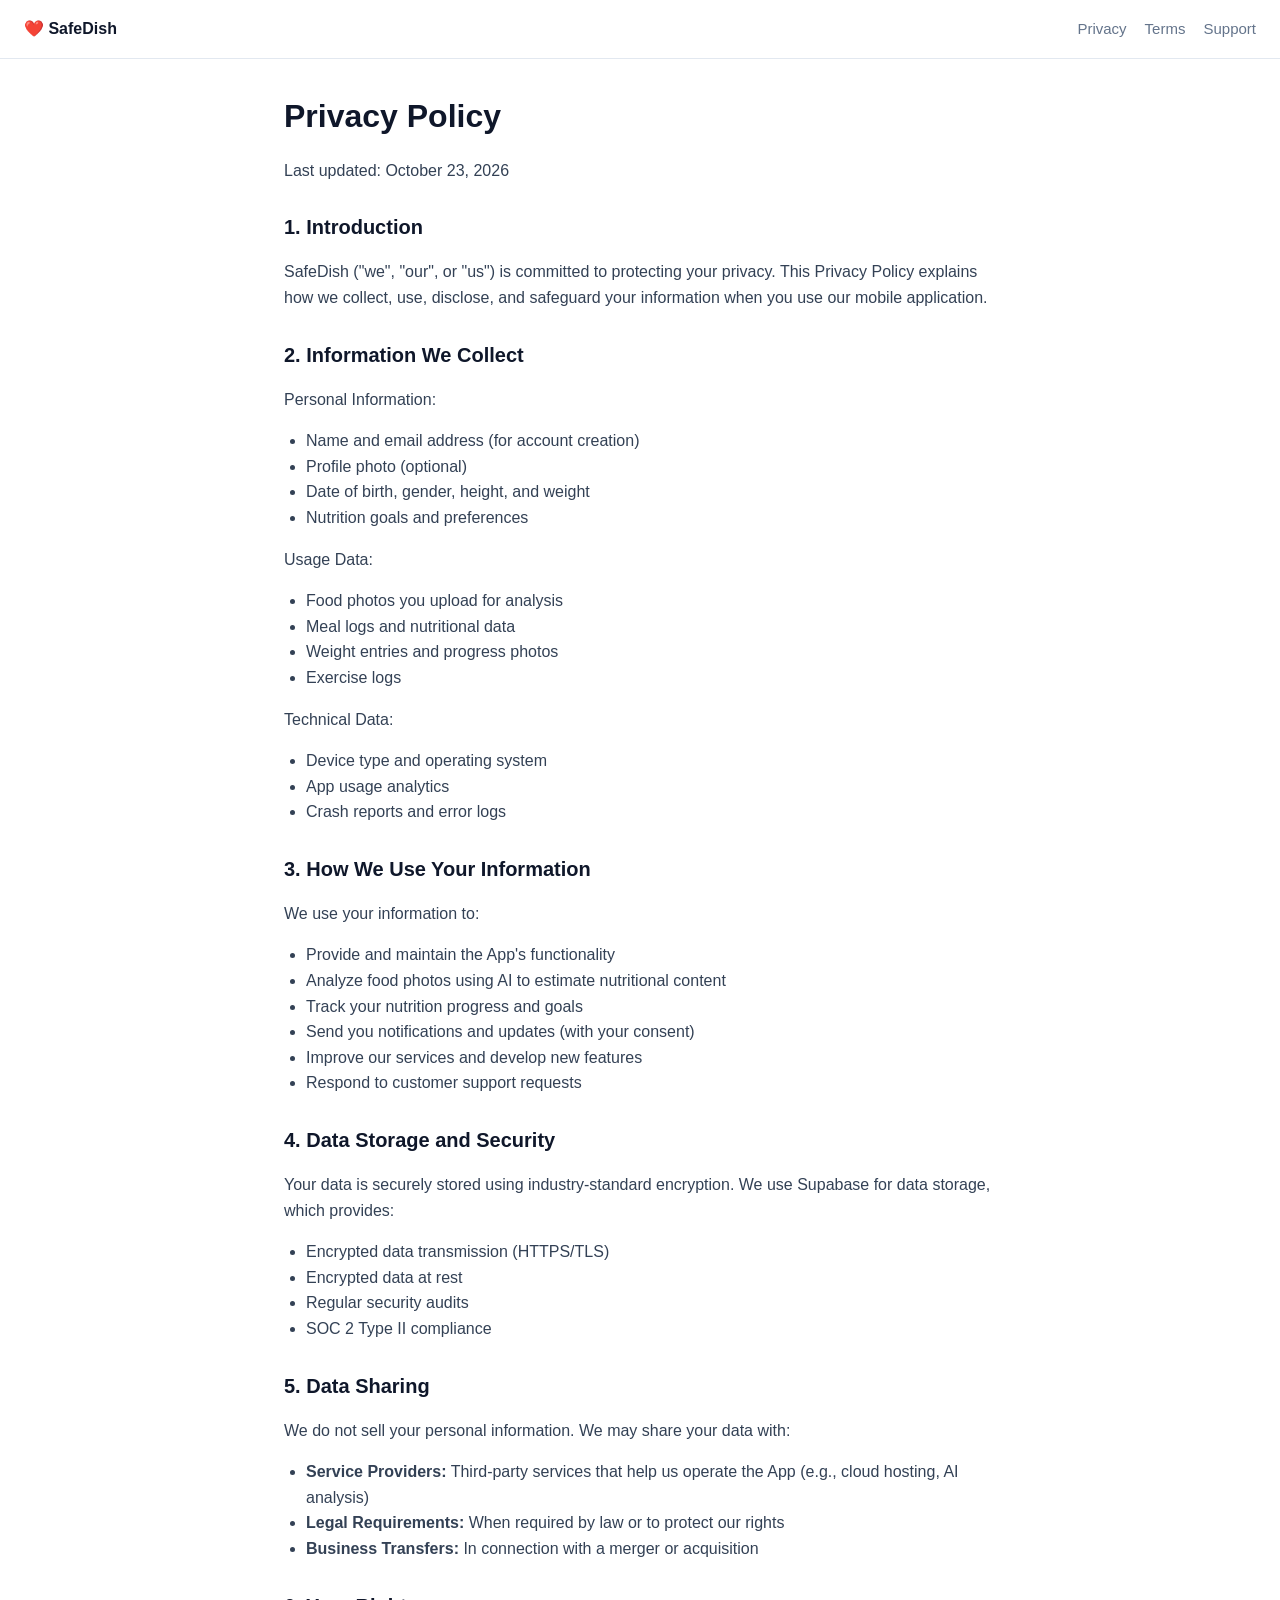
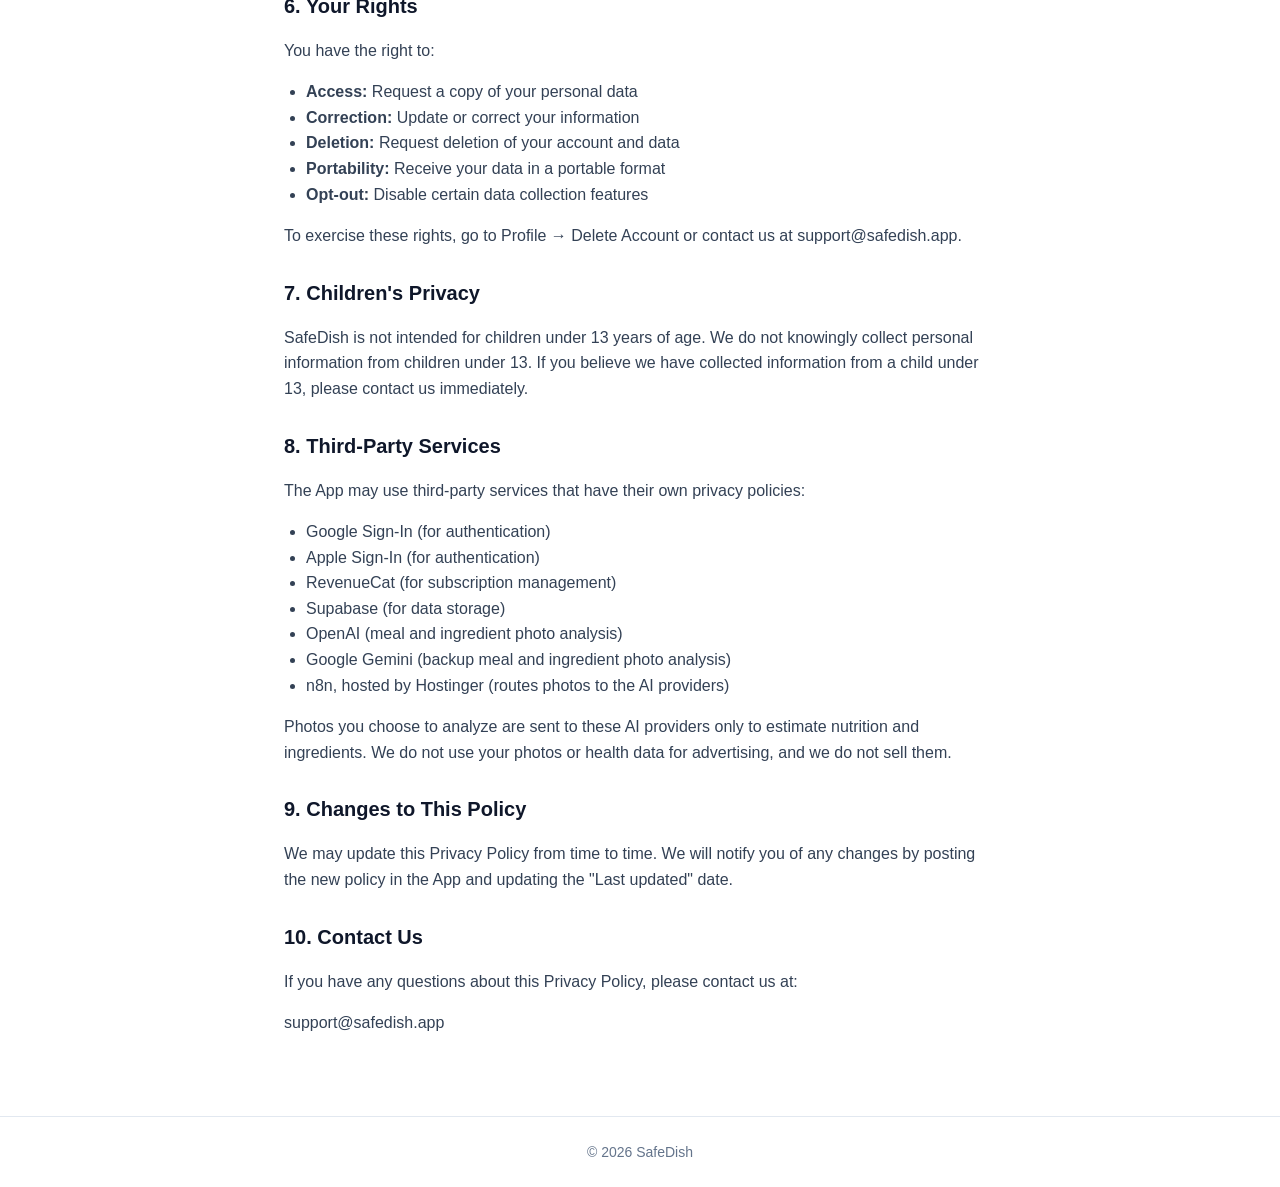
==== privacy.html @ 377dc872 "SafeDish website: home, privacy, terms, support Source of truth: website/ in CoolTech00/Cal-Quick-AI" ====
<!doctype html>
<html lang="en">
<head>
<meta charset="utf-8">
<meta name="viewport" content="width=device-width, initial-scale=1">
<title>Privacy Policy · SafeDish</title>
<link rel="stylesheet" href="/styles.css">
</head>
<body>
<header class="nav"><a href="/" class="brand">❤️ SafeDish</a><nav><a href="/privacy">Privacy</a><a href="/terms">Terms</a><a href="/support">Support</a></nav></header>
<main class="legal"><div class="min-h-screen bg-gray-50"><div class="bg-white px-6 pt-12 pb-4 shadow-sm sticky top-0 z-10"><div class="flex items-center gap-4"><h1 class="text-xl font-bold">Privacy Policy</h1></div></div><div class="p-6 space-y-6"><p class="text-gray-600 text-sm">Last updated: October 23, 2026</p><section><h2 class="text-lg font-bold mb-2">1. Introduction</h2><p class="text-gray-600 text-sm leading-relaxed">SafeDish (&quot;we&quot;, &quot;our&quot;, or &quot;us&quot;) is committed to protecting your privacy. This Privacy Policy explains how we collect, use, disclose, and safeguard your information when you use our mobile application.</p></section><section><h2 class="text-lg font-bold mb-2">2. Information We Collect</h2><p class="text-gray-600 text-sm leading-relaxed font-medium">Personal Information:</p><ul class="list-disc list-inside text-gray-600 text-sm mt-2 space-y-1"><li>Name and email address (for account creation)</li><li>Profile photo (optional)</li><li>Date of birth, gender, height, and weight</li><li>Nutrition goals and preferences</li></ul><p class="text-gray-600 text-sm leading-relaxed font-medium mt-4">Usage Data:</p><ul class="list-disc list-inside text-gray-600 text-sm mt-2 space-y-1"><li>Food photos you upload for analysis</li><li>Meal logs and nutritional data</li><li>Weight entries and progress photos</li><li>Exercise logs</li></ul><p class="text-gray-600 text-sm leading-relaxed font-medium mt-4">Technical Data:</p><ul class="list-disc list-inside text-gray-600 text-sm mt-2 space-y-1"><li>Device type and operating system</li><li>App usage analytics</li><li>Crash reports and error logs</li></ul></section><section><h2 class="text-lg font-bold mb-2">3. How We Use Your Information</h2><p class="text-gray-600 text-sm leading-relaxed">We use your information to:</p><ul class="list-disc list-inside text-gray-600 text-sm mt-2 space-y-1"><li>Provide and maintain the App&#x27;s functionality</li><li>Analyze food photos using AI to estimate nutritional content</li><li>Track your nutrition progress and goals</li><li>Send you notifications and updates (with your consent)</li><li>Improve our services and develop new features</li><li>Respond to customer support requests</li></ul></section><section><h2 class="text-lg font-bold mb-2">4. Data Storage and Security</h2><p class="text-gray-600 text-sm leading-relaxed">Your data is securely stored using industry-standard encryption. We use Supabase for data storage, which provides:</p><ul class="list-disc list-inside text-gray-600 text-sm mt-2 space-y-1"><li>Encrypted data transmission (HTTPS/TLS)</li><li>Encrypted data at rest</li><li>Regular security audits</li><li>SOC 2 Type II compliance</li></ul></section><section><h2 class="text-lg font-bold mb-2">5. Data Sharing</h2><p class="text-gray-600 text-sm leading-relaxed">We do not sell your personal information. We may share your data with:</p><ul class="list-disc list-inside text-gray-600 text-sm mt-2 space-y-1"><li><strong>Service Providers:</strong> Third-party services that help us operate the App (e.g., cloud hosting, AI analysis)</li><li><strong>Legal Requirements:</strong> When required by law or to protect our rights</li><li><strong>Business Transfers:</strong> In connection with a merger or acquisition</li></ul></section><section><h2 class="text-lg font-bold mb-2">6. Your Rights</h2><p class="text-gray-600 text-sm leading-relaxed">You have the right to:</p><ul class="list-disc list-inside text-gray-600 text-sm mt-2 space-y-1"><li><strong>Access:</strong> Request a copy of your personal data</li><li><strong>Correction:</strong> Update or correct your information</li><li><strong>Deletion:</strong> Request deletion of your account and data</li><li><strong>Portability:</strong> Receive your data in a portable format</li><li><strong>Opt-out:</strong> Disable certain data collection features</li></ul><p class="text-gray-600 text-sm mt-2 leading-relaxed">To exercise these rights, go to Profile → Delete Account or contact us at support@safedish.app.</p></section><section><h2 class="text-lg font-bold mb-2">7. Children&#x27;s Privacy</h2><p class="text-gray-600 text-sm leading-relaxed">SafeDish is not intended for children under 13 years of age. We do not knowingly collect personal information from children under 13. If you believe we have collected information from a child under 13, please contact us immediately.</p></section><section><h2 class="text-lg font-bold mb-2">8. Third-Party Services</h2><p class="text-gray-600 text-sm leading-relaxed">The App may use third-party services that have their own privacy policies:</p><ul class="list-disc list-inside text-gray-600 text-sm mt-2 space-y-1"><li>Google Sign-In (for authentication)</li><li>Apple Sign-In (for authentication)</li><li>RevenueCat (for subscription management)</li><li>Supabase (for data storage)</li><li>OpenAI (meal and ingredient photo analysis)</li><li>Google Gemini (backup meal and ingredient photo analysis)</li><li>n8n, hosted by Hostinger (routes photos to the AI providers)</li></ul><p class="text-gray-600 text-sm leading-relaxed mt-2">Photos you choose to analyze are sent to these AI providers only to estimate nutrition and ingredients. We do not use your photos or health data for advertising, and we do not sell them.</p></section><section><h2 class="text-lg font-bold mb-2">9. Changes to This Policy</h2><p class="text-gray-600 text-sm leading-relaxed">We may update this Privacy Policy from time to time. We will notify you of any changes by posting the new policy in the App and updating the &quot;Last updated&quot; date.</p></section><section><h2 class="text-lg font-bold mb-2">10. Contact Us</h2><p class="text-gray-600 text-sm leading-relaxed">If you have any questions about this Privacy Policy, please contact us at:</p><p class="text-gray-800 font-medium mt-2">support@safedish.app</p></section><div class="h-20"></div></div></div></main>
<footer>© 2026 SafeDish</footer>
</body>
</html>
---- styles.css ----
:root { --green: #16A34A; --ink: #0F172A; --muted: #64748B; --bg: #F8FAFC; }
* { box-sizing: border-box; }
body { margin: 0; font: 16px/1.6 -apple-system, BlinkMacSystemFont, "Segoe UI", Inter, sans-serif; color: var(--ink); background: #fff; }
a { color: var(--green); }
.nav { display: flex; justify-content: space-between; align-items: center; padding: 16px 24px; border-bottom: 1px solid #E2E8F0; }
.nav .brand { font-weight: 800; color: var(--ink); text-decoration: none; }
.nav nav a { margin-left: 18px; color: var(--muted); text-decoration: none; font-size: 15px; }
main { max-width: 760px; margin: 0 auto; padding: 32px 24px 64px; }
.legal h1 { font-size: 32px; margin: 0 0 4px; }
.legal h2 { font-size: 20px; margin: 28px 0 8px; }
.legal ul { padding-left: 22px; }
.legal p, .legal li { color: #334155; }
.hero { text-align: center; padding: 56px 24px 24px; }
.hero img.icon { width: 96px; height: 96px; border-radius: 22px; box-shadow: 0 10px 30px rgba(22,163,74,.25); }
.hero h1 { font-size: 40px; line-height: 1.15; margin: 20px 0 10px; }
.hero p { font-size: 19px; color: var(--muted); max-width: 560px; margin: 0 auto; }
.badge { display: inline-block; margin-top: 24px; padding: 12px 22px; border-radius: 999px; background: var(--ink); color: #fff; text-decoration: none; font-weight: 600; }
.features { display: grid; grid-template-columns: repeat(auto-fit, minmax(210px, 1fr)); gap: 16px; margin-top: 40px; }
.card { background: var(--bg); border-radius: 18px; padding: 20px; }
.card h3 { margin: 0 0 6px; font-size: 17px; }
.card p { margin: 0; color: var(--muted); font-size: 15px; }
.shot { display: block; width: 260px; max-width: 80%; margin: 32px auto 0; border-radius: 24px; }
footer { text-align: center; color: var(--muted); font-size: 14px; padding: 24px; border-top: 1px solid #E2E8F0; }
@media (max-width: 520px) { .hero h1 { font-size: 30px; } .nav nav a { margin-left: 12px; } }
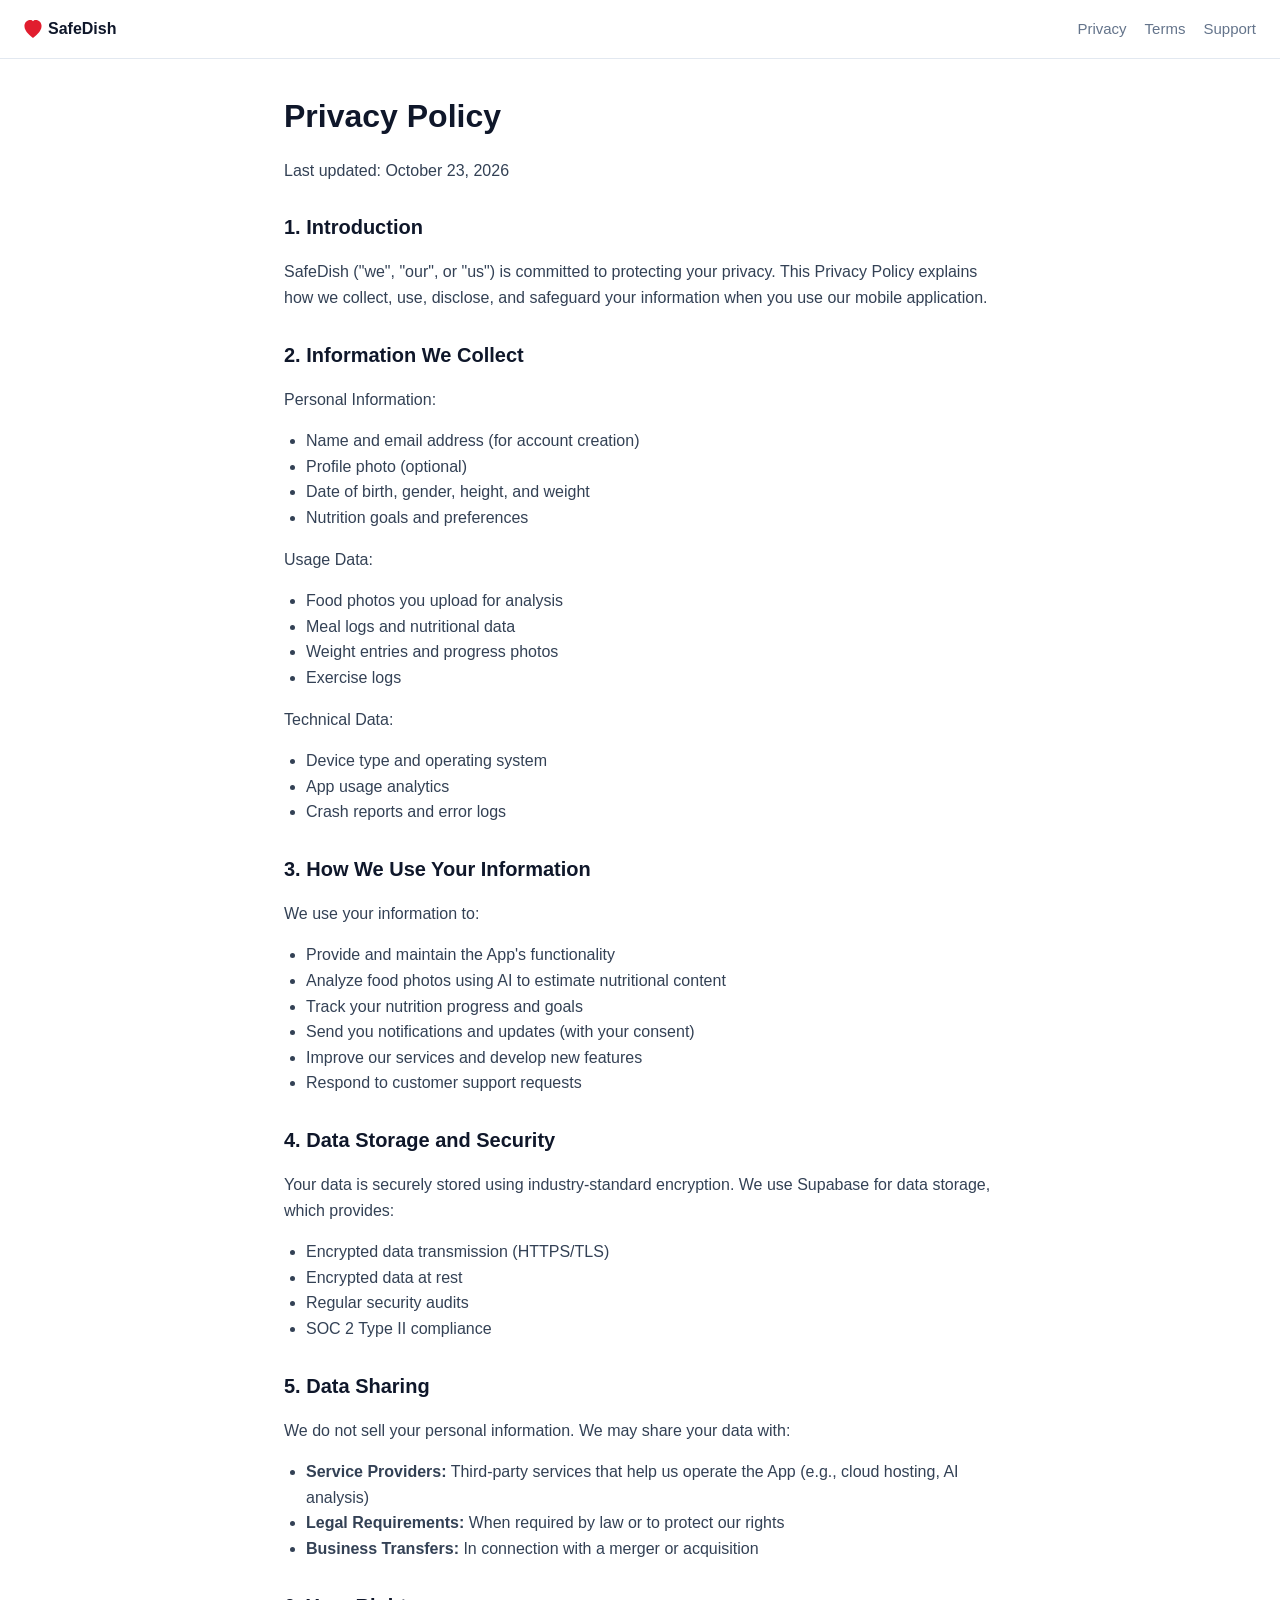
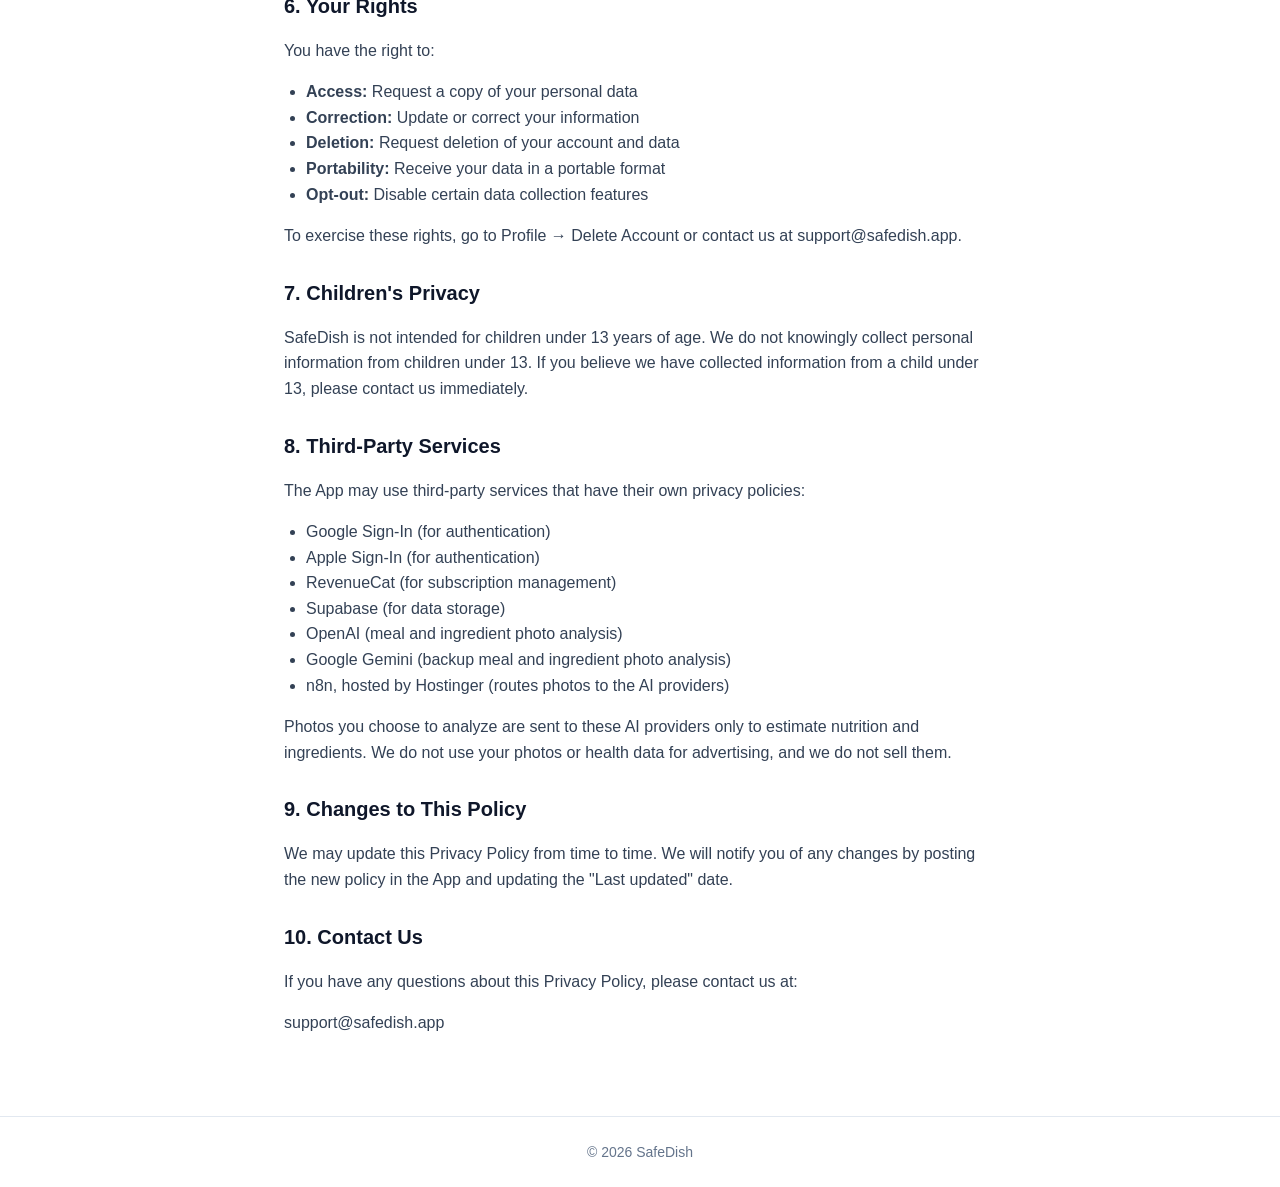
==== commit 8da107dc: "Own heart logo in header; icon B favicon Co-Authored-By: Claude Opus 5.5 <noreply@anthropic.com>" ====
--- a/privacy.html
+++ b/privacy.html
@@ -7,7 +7,7 @@
 <link rel="stylesheet" href="/styles.css">
 </head>
 <body>
-<header class="nav"><a href="/" class="brand">❤️ SafeDish</a><nav><a href="/privacy">Privacy</a><a href="/terms">Terms</a><a href="/support">Support</a></nav></header>
+<header class="nav"><a href="/" class="brand"><svg class="heart" viewBox="238 236 548 576" aria-hidden="true"><path fill="#E11D2E" d="M512 812C455 760 238 618 238 430C238 318 322 236 424 236C467 236 494 252 512 274C530 252 557 236 600 236C702 236 786 318 786 430C786 618 569 760 512 812Z"/></svg>SafeDish</a><nav><a href="/privacy">Privacy</a><a href="/terms">Terms</a><a href="/support">Support</a></nav></header>
 <main class="legal"><div class="min-h-screen bg-gray-50"><div class="bg-white px-6 pt-12 pb-4 shadow-sm sticky top-0 z-10"><div class="flex items-center gap-4"><h1 class="text-xl font-bold">Privacy Policy</h1></div></div><div class="p-6 space-y-6"><p class="text-gray-600 text-sm">Last updated: October 23, 2026</p><section><h2 class="text-lg font-bold mb-2">1. Introduction</h2><p class="text-gray-600 text-sm leading-relaxed">SafeDish (&quot;we&quot;, &quot;our&quot;, or &quot;us&quot;) is committed to protecting your privacy. This Privacy Policy explains how we collect, use, disclose, and safeguard your information when you use our mobile application.</p></section><section><h2 class="text-lg font-bold mb-2">2. Information We Collect</h2><p class="text-gray-600 text-sm leading-relaxed font-medium">Personal Information:</p><ul class="list-disc list-inside text-gray-600 text-sm mt-2 space-y-1"><li>Name and email address (for account creation)</li><li>Profile photo (optional)</li><li>Date of birth, gender, height, and weight</li><li>Nutrition goals and preferences</li></ul><p class="text-gray-600 text-sm leading-relaxed font-medium mt-4">Usage Data:</p><ul class="list-disc list-inside text-gray-600 text-sm mt-2 space-y-1"><li>Food photos you upload for analysis</li><li>Meal logs and nutritional data</li><li>Weight entries and progress photos</li><li>Exercise logs</li></ul><p class="text-gray-600 text-sm leading-relaxed font-medium mt-4">Technical Data:</p><ul class="list-disc list-inside text-gray-600 text-sm mt-2 space-y-1"><li>Device type and operating system</li><li>App usage analytics</li><li>Crash reports and error logs</li></ul></section><section><h2 class="text-lg font-bold mb-2">3. How We Use Your Information</h2><p class="text-gray-600 text-sm leading-relaxed">We use your information to:</p><ul class="list-disc list-inside text-gray-600 text-sm mt-2 space-y-1"><li>Provide and maintain the App&#x27;s functionality</li><li>Analyze food photos using AI to estimate nutritional content</li><li>Track your nutrition progress and goals</li><li>Send you notifications and updates (with your consent)</li><li>Improve our services and develop new features</li><li>Respond to customer support requests</li></ul></section><section><h2 class="text-lg font-bold mb-2">4. Data Storage and Security</h2><p class="text-gray-600 text-sm leading-relaxed">Your data is securely stored using industry-standard encryption. We use Supabase for data storage, which provides:</p><ul class="list-disc list-inside text-gray-600 text-sm mt-2 space-y-1"><li>Encrypted data transmission (HTTPS/TLS)</li><li>Encrypted data at rest</li><li>Regular security audits</li><li>SOC 2 Type II compliance</li></ul></section><section><h2 class="text-lg font-bold mb-2">5. Data Sharing</h2><p class="text-gray-600 text-sm leading-relaxed">We do not sell your personal information. We may share your data with:</p><ul class="list-disc list-inside text-gray-600 text-sm mt-2 space-y-1"><li><strong>Service Providers:</strong> Third-party services that help us operate the App (e.g., cloud hosting, AI analysis)</li><li><strong>Legal Requirements:</strong> When required by law or to protect our rights</li><li><strong>Business Transfers:</strong> In connection with a merger or acquisition</li></ul></section><section><h2 class="text-lg font-bold mb-2">6. Your Rights</h2><p class="text-gray-600 text-sm leading-relaxed">You have the right to:</p><ul class="list-disc list-inside text-gray-600 text-sm mt-2 space-y-1"><li><strong>Access:</strong> Request a copy of your personal data</li><li><strong>Correction:</strong> Update or correct your information</li><li><strong>Deletion:</strong> Request deletion of your account and data</li><li><strong>Portability:</strong> Receive your data in a portable format</li><li><strong>Opt-out:</strong> Disable certain data collection features</li></ul><p class="text-gray-600 text-sm mt-2 leading-relaxed">To exercise these rights, go to Profile → Delete Account or contact us at support@safedish.app.</p></section><section><h2 class="text-lg font-bold mb-2">7. Children&#x27;s Privacy</h2><p class="text-gray-600 text-sm leading-relaxed">SafeDish is not intended for children under 13 years of age. We do not knowingly collect personal information from children under 13. If you believe we have collected information from a child under 13, please contact us immediately.</p></section><section><h2 class="text-lg font-bold mb-2">8. Third-Party Services</h2><p class="text-gray-600 text-sm leading-relaxed">The App may use third-party services that have their own privacy policies:</p><ul class="list-disc list-inside text-gray-600 text-sm mt-2 space-y-1"><li>Google Sign-In (for authentication)</li><li>Apple Sign-In (for authentication)</li><li>RevenueCat (for subscription management)</li><li>Supabase (for data storage)</li><li>OpenAI (meal and ingredient photo analysis)</li><li>Google Gemini (backup meal and ingredient photo analysis)</li><li>n8n, hosted by Hostinger (routes photos to the AI providers)</li></ul><p class="text-gray-600 text-sm leading-relaxed mt-2">Photos you choose to analyze are sent to these AI providers only to estimate nutrition and ingredients. We do not use your photos or health data for advertising, and we do not sell them.</p></section><section><h2 class="text-lg font-bold mb-2">9. Changes to This Policy</h2><p class="text-gray-600 text-sm leading-relaxed">We may update this Privacy Policy from time to time. We will notify you of any changes by posting the new policy in the App and updating the &quot;Last updated&quot; date.</p></section><section><h2 class="text-lg font-bold mb-2">10. Contact Us</h2><p class="text-gray-600 text-sm leading-relaxed">If you have any questions about this Privacy Policy, please contact us at:</p><p class="text-gray-800 font-medium mt-2">support@safedish.app</p></section><div class="h-20"></div></div></div></main>
 <footer>© 2026 SafeDish</footer>
 </body>
--- a/styles.css
+++ b/styles.css
@@ -3,7 +3,8 @@
 body { margin: 0; font: 16px/1.6 -apple-system, BlinkMacSystemFont, "Segoe UI", Inter, sans-serif; color: var(--ink); background: #fff; }
 a { color: var(--green); }
 .nav { display: flex; justify-content: space-between; align-items: center; padding: 16px 24px; border-bottom: 1px solid #E2E8F0; }
-.nav .brand { font-weight: 800; color: var(--ink); text-decoration: none; }
+.nav .brand { font-weight: 800; color: var(--ink); text-decoration: none; display: inline-flex; align-items: center; gap: 6px; }
+.nav .brand .heart { width: 18px; height: 18px; }
 .nav nav a { margin-left: 18px; color: var(--muted); text-decoration: none; font-size: 15px; }
 main { max-width: 760px; margin: 0 auto; padding: 32px 24px 64px; }
 .legal h1 { font-size: 32px; margin: 0 0 4px; }
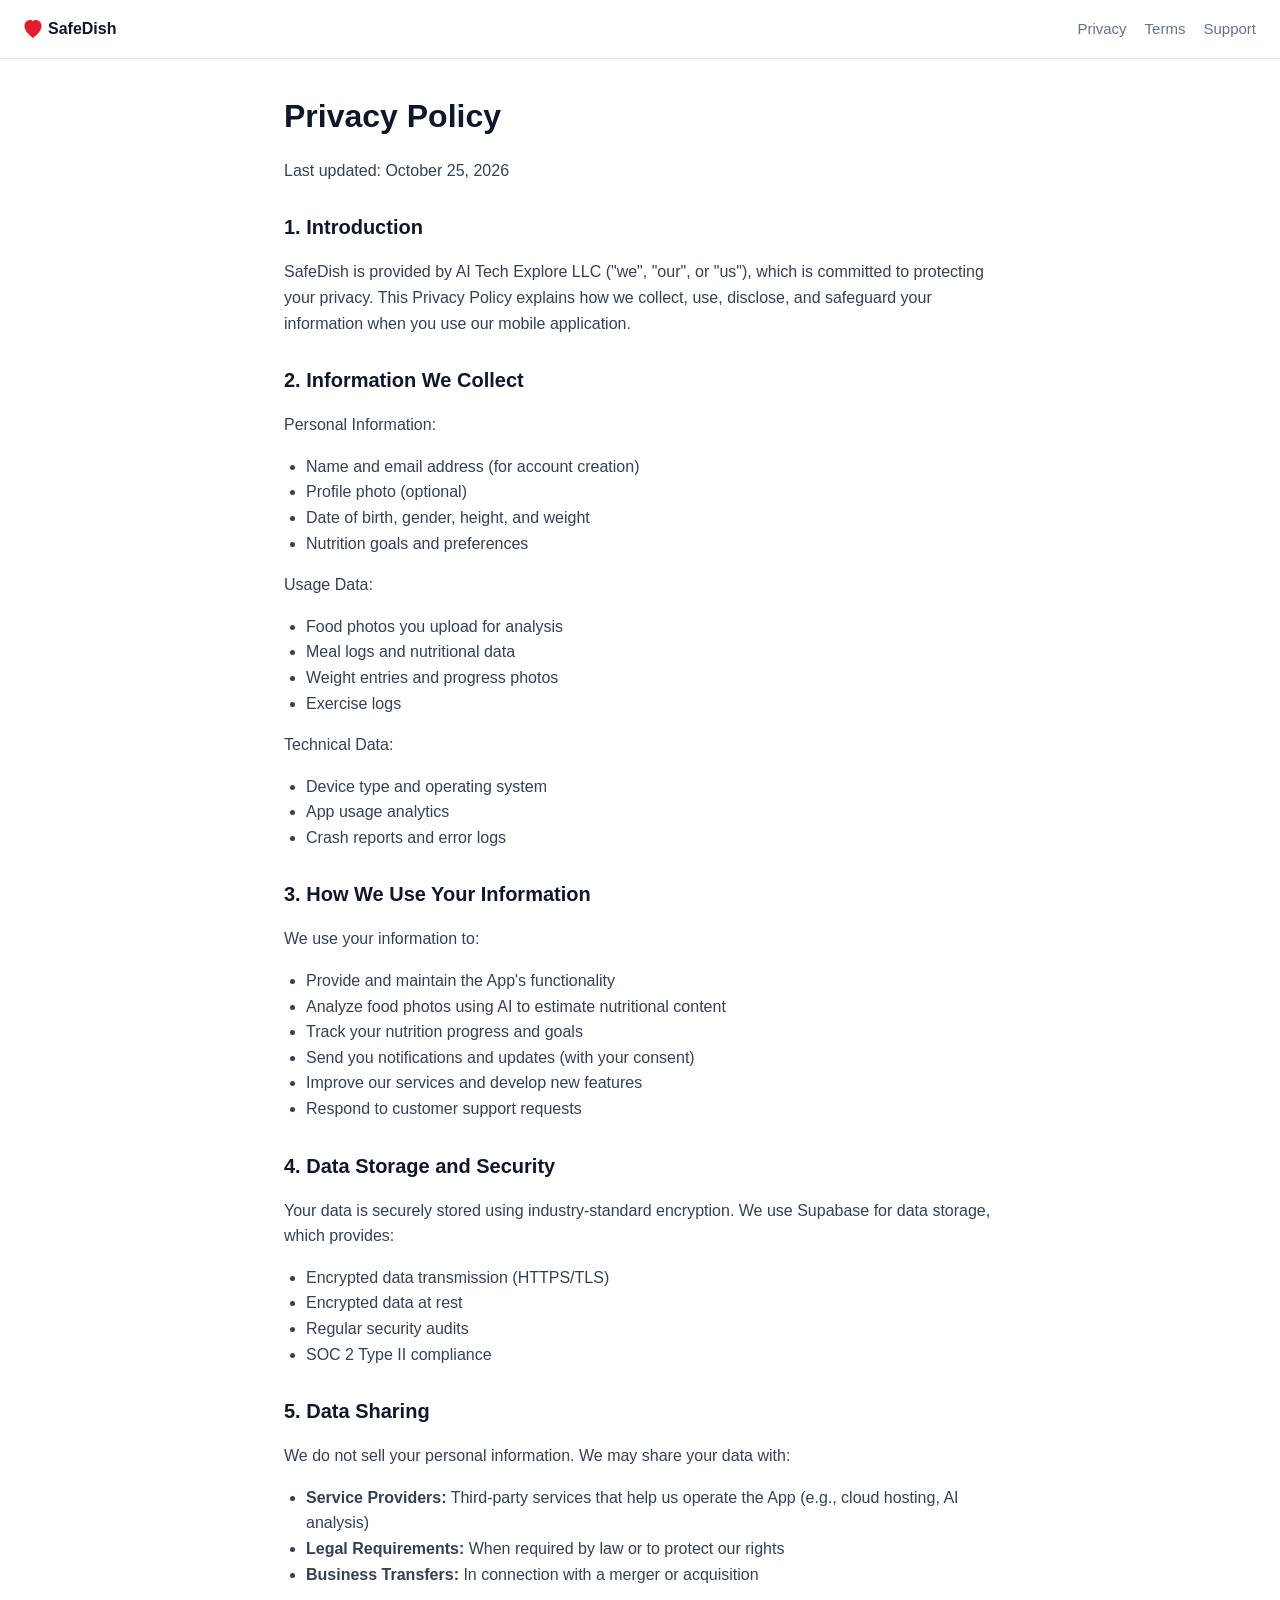
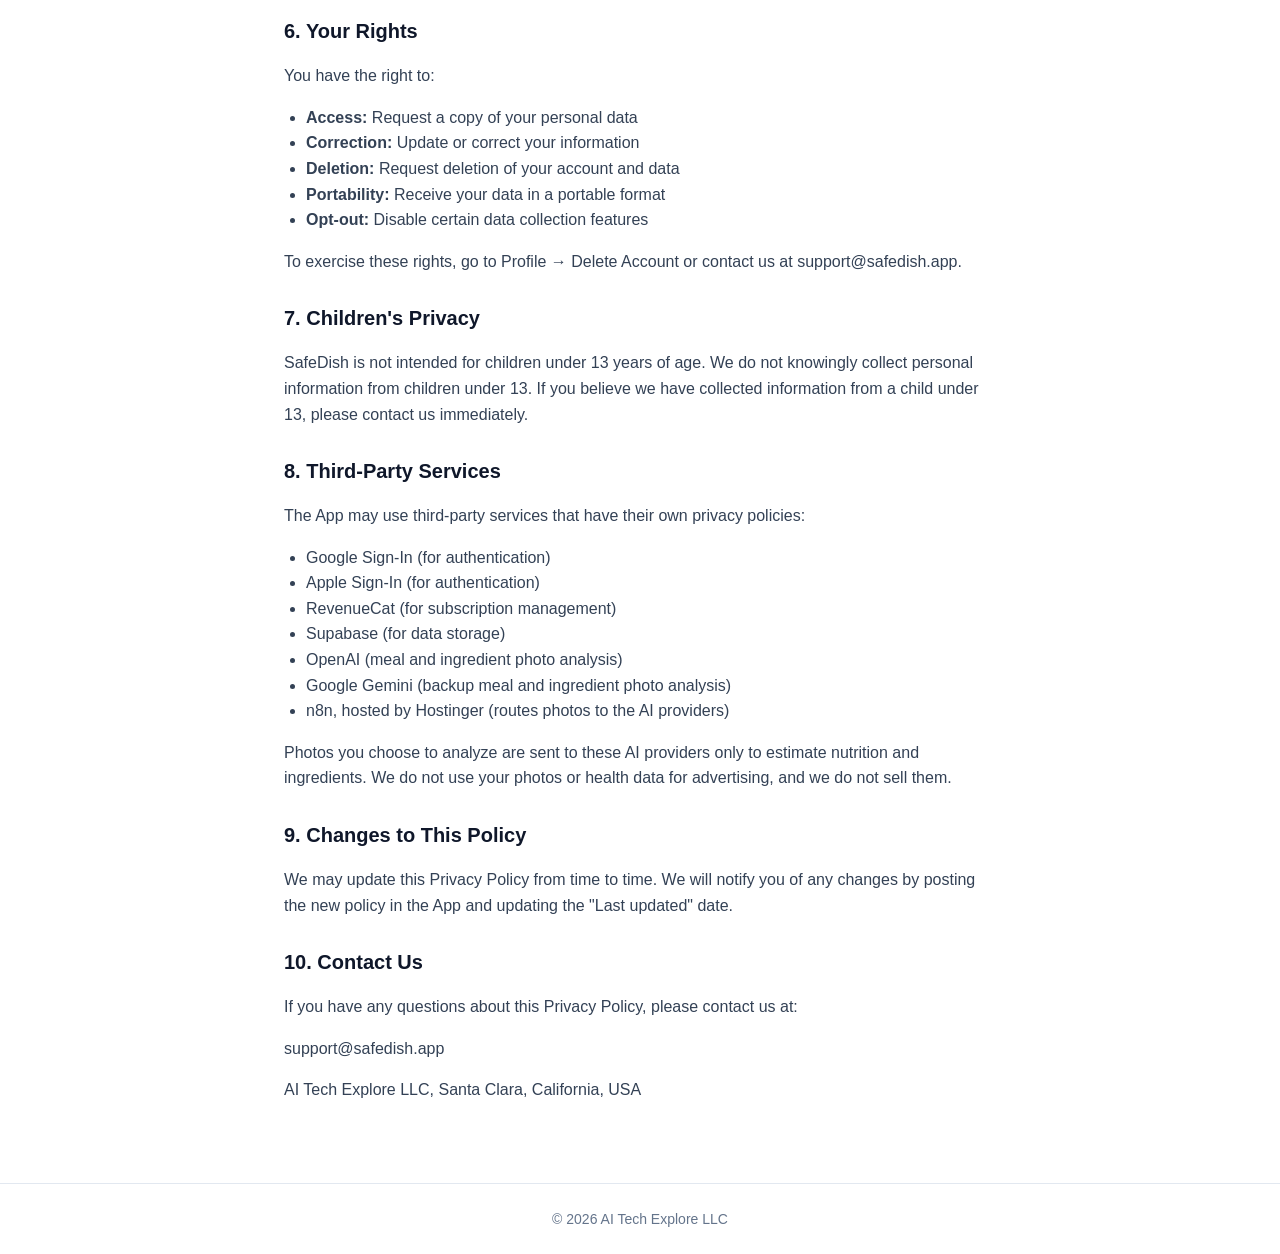
==== commit eafc234c: "Name AI Tech Explore LLC as provider Co-Authored-By: Claude Opus 5.5 <noreply@anthropic.com>" ====
--- a/privacy.html
+++ b/privacy.html
@@ -8,7 +8,7 @@
 </head>
 <body>
 <header class="nav"><a href="/" class="brand"><svg class="heart" viewBox="238 236 548 576" aria-hidden="true"><path fill="#E11D2E" d="M512 812C455 760 238 618 238 430C238 318 322 236 424 236C467 236 494 252 512 274C530 252 557 236 600 236C702 236 786 318 786 430C786 618 569 760 512 812Z"/></svg>SafeDish</a><nav><a href="/privacy">Privacy</a><a href="/terms">Terms</a><a href="/support">Support</a></nav></header>
-<main class="legal"><div class="min-h-screen bg-gray-50"><div class="bg-white px-6 pt-12 pb-4 shadow-sm sticky top-0 z-10"><div class="flex items-center gap-4"><h1 class="text-xl font-bold">Privacy Policy</h1></div></div><div class="p-6 space-y-6"><p class="text-gray-600 text-sm">Last updated: October 23, 2026</p><section><h2 class="text-lg font-bold mb-2">1. Introduction</h2><p class="text-gray-600 text-sm leading-relaxed">SafeDish (&quot;we&quot;, &quot;our&quot;, or &quot;us&quot;) is committed to protecting your privacy. This Privacy Policy explains how we collect, use, disclose, and safeguard your information when you use our mobile application.</p></section><section><h2 class="text-lg font-bold mb-2">2. Information We Collect</h2><p class="text-gray-600 text-sm leading-relaxed font-medium">Personal Information:</p><ul class="list-disc list-inside text-gray-600 text-sm mt-2 space-y-1"><li>Name and email address (for account creation)</li><li>Profile photo (optional)</li><li>Date of birth, gender, height, and weight</li><li>Nutrition goals and preferences</li></ul><p class="text-gray-600 text-sm leading-relaxed font-medium mt-4">Usage Data:</p><ul class="list-disc list-inside text-gray-600 text-sm mt-2 space-y-1"><li>Food photos you upload for analysis</li><li>Meal logs and nutritional data</li><li>Weight entries and progress photos</li><li>Exercise logs</li></ul><p class="text-gray-600 text-sm leading-relaxed font-medium mt-4">Technical Data:</p><ul class="list-disc list-inside text-gray-600 text-sm mt-2 space-y-1"><li>Device type and operating system</li><li>App usage analytics</li><li>Crash reports and error logs</li></ul></section><section><h2 class="text-lg font-bold mb-2">3. How We Use Your Information</h2><p class="text-gray-600 text-sm leading-relaxed">We use your information to:</p><ul class="list-disc list-inside text-gray-600 text-sm mt-2 space-y-1"><li>Provide and maintain the App&#x27;s functionality</li><li>Analyze food photos using AI to estimate nutritional content</li><li>Track your nutrition progress and goals</li><li>Send you notifications and updates (with your consent)</li><li>Improve our services and develop new features</li><li>Respond to customer support requests</li></ul></section><section><h2 class="text-lg font-bold mb-2">4. Data Storage and Security</h2><p class="text-gray-600 text-sm leading-relaxed">Your data is securely stored using industry-standard encryption. We use Supabase for data storage, which provides:</p><ul class="list-disc list-inside text-gray-600 text-sm mt-2 space-y-1"><li>Encrypted data transmission (HTTPS/TLS)</li><li>Encrypted data at rest</li><li>Regular security audits</li><li>SOC 2 Type II compliance</li></ul></section><section><h2 class="text-lg font-bold mb-2">5. Data Sharing</h2><p class="text-gray-600 text-sm leading-relaxed">We do not sell your personal information. We may share your data with:</p><ul class="list-disc list-inside text-gray-600 text-sm mt-2 space-y-1"><li><strong>Service Providers:</strong> Third-party services that help us operate the App (e.g., cloud hosting, AI analysis)</li><li><strong>Legal Requirements:</strong> When required by law or to protect our rights</li><li><strong>Business Transfers:</strong> In connection with a merger or acquisition</li></ul></section><section><h2 class="text-lg font-bold mb-2">6. Your Rights</h2><p class="text-gray-600 text-sm leading-relaxed">You have the right to:</p><ul class="list-disc list-inside text-gray-600 text-sm mt-2 space-y-1"><li><strong>Access:</strong> Request a copy of your personal data</li><li><strong>Correction:</strong> Update or correct your information</li><li><strong>Deletion:</strong> Request deletion of your account and data</li><li><strong>Portability:</strong> Receive your data in a portable format</li><li><strong>Opt-out:</strong> Disable certain data collection features</li></ul><p class="text-gray-600 text-sm mt-2 leading-relaxed">To exercise these rights, go to Profile → Delete Account or contact us at support@safedish.app.</p></section><section><h2 class="text-lg font-bold mb-2">7. Children&#x27;s Privacy</h2><p class="text-gray-600 text-sm leading-relaxed">SafeDish is not intended for children under 13 years of age. We do not knowingly collect personal information from children under 13. If you believe we have collected information from a child under 13, please contact us immediately.</p></section><section><h2 class="text-lg font-bold mb-2">8. Third-Party Services</h2><p class="text-gray-600 text-sm leading-relaxed">The App may use third-party services that have their own privacy policies:</p><ul class="list-disc list-inside text-gray-600 text-sm mt-2 space-y-1"><li>Google Sign-In (for authentication)</li><li>Apple Sign-In (for authentication)</li><li>RevenueCat (for subscription management)</li><li>Supabase (for data storage)</li><li>OpenAI (meal and ingredient photo analysis)</li><li>Google Gemini (backup meal and ingredient photo analysis)</li><li>n8n, hosted by Hostinger (routes photos to the AI providers)</li></ul><p class="text-gray-600 text-sm leading-relaxed mt-2">Photos you choose to analyze are sent to these AI providers only to estimate nutrition and ingredients. We do not use your photos or health data for advertising, and we do not sell them.</p></section><section><h2 class="text-lg font-bold mb-2">9. Changes to This Policy</h2><p class="text-gray-600 text-sm leading-relaxed">We may update this Privacy Policy from time to time. We will notify you of any changes by posting the new policy in the App and updating the &quot;Last updated&quot; date.</p></section><section><h2 class="text-lg font-bold mb-2">10. Contact Us</h2><p class="text-gray-600 text-sm leading-relaxed">If you have any questions about this Privacy Policy, please contact us at:</p><p class="text-gray-800 font-medium mt-2">support@safedish.app</p></section><div class="h-20"></div></div></div></main>
-<footer>© 2026 SafeDish</footer>
+<main class="legal"><div class="min-h-screen bg-gray-50"><div class="bg-white px-6 pt-12 pb-4 shadow-sm sticky top-0 z-10"><div class="flex items-center gap-4"><h1 class="text-xl font-bold">Privacy Policy</h1></div></div><div class="p-6 space-y-6"><p class="text-gray-600 text-sm">Last updated: October 25, 2026</p><section><h2 class="text-lg font-bold mb-2">1. Introduction</h2><p class="text-gray-600 text-sm leading-relaxed">SafeDish is provided by AI Tech Explore LLC (&quot;we&quot;, &quot;our&quot;, or &quot;us&quot;), which is committed to protecting your privacy. This Privacy Policy explains how we collect, use, disclose, and safeguard your information when you use our mobile application.</p></section><section><h2 class="text-lg font-bold mb-2">2. Information We Collect</h2><p class="text-gray-600 text-sm leading-relaxed font-medium">Personal Information:</p><ul class="list-disc list-inside text-gray-600 text-sm mt-2 space-y-1"><li>Name and email address (for account creation)</li><li>Profile photo (optional)</li><li>Date of birth, gender, height, and weight</li><li>Nutrition goals and preferences</li></ul><p class="text-gray-600 text-sm leading-relaxed font-medium mt-4">Usage Data:</p><ul class="list-disc list-inside text-gray-600 text-sm mt-2 space-y-1"><li>Food photos you upload for analysis</li><li>Meal logs and nutritional data</li><li>Weight entries and progress photos</li><li>Exercise logs</li></ul><p class="text-gray-600 text-sm leading-relaxed font-medium mt-4">Technical Data:</p><ul class="list-disc list-inside text-gray-600 text-sm mt-2 space-y-1"><li>Device type and operating system</li><li>App usage analytics</li><li>Crash reports and error logs</li></ul></section><section><h2 class="text-lg font-bold mb-2">3. How We Use Your Information</h2><p class="text-gray-600 text-sm leading-relaxed">We use your information to:</p><ul class="list-disc list-inside text-gray-600 text-sm mt-2 space-y-1"><li>Provide and maintain the App&#x27;s functionality</li><li>Analyze food photos using AI to estimate nutritional content</li><li>Track your nutrition progress and goals</li><li>Send you notifications and updates (with your consent)</li><li>Improve our services and develop new features</li><li>Respond to customer support requests</li></ul></section><section><h2 class="text-lg font-bold mb-2">4. Data Storage and Security</h2><p class="text-gray-600 text-sm leading-relaxed">Your data is securely stored using industry-standard encryption. We use Supabase for data storage, which provides:</p><ul class="list-disc list-inside text-gray-600 text-sm mt-2 space-y-1"><li>Encrypted data transmission (HTTPS/TLS)</li><li>Encrypted data at rest</li><li>Regular security audits</li><li>SOC 2 Type II compliance</li></ul></section><section><h2 class="text-lg font-bold mb-2">5. Data Sharing</h2><p class="text-gray-600 text-sm leading-relaxed">We do not sell your personal information. We may share your data with:</p><ul class="list-disc list-inside text-gray-600 text-sm mt-2 space-y-1"><li><strong>Service Providers:</strong> Third-party services that help us operate the App (e.g., cloud hosting, AI analysis)</li><li><strong>Legal Requirements:</strong> When required by law or to protect our rights</li><li><strong>Business Transfers:</strong> In connection with a merger or acquisition</li></ul></section><section><h2 class="text-lg font-bold mb-2">6. Your Rights</h2><p class="text-gray-600 text-sm leading-relaxed">You have the right to:</p><ul class="list-disc list-inside text-gray-600 text-sm mt-2 space-y-1"><li><strong>Access:</strong> Request a copy of your personal data</li><li><strong>Correction:</strong> Update or correct your information</li><li><strong>Deletion:</strong> Request deletion of your account and data</li><li><strong>Portability:</strong> Receive your data in a portable format</li><li><strong>Opt-out:</strong> Disable certain data collection features</li></ul><p class="text-gray-600 text-sm mt-2 leading-relaxed">To exercise these rights, go to Profile → Delete Account or contact us at support@safedish.app.</p></section><section><h2 class="text-lg font-bold mb-2">7. Children&#x27;s Privacy</h2><p class="text-gray-600 text-sm leading-relaxed">SafeDish is not intended for children under 13 years of age. We do not knowingly collect personal information from children under 13. If you believe we have collected information from a child under 13, please contact us immediately.</p></section><section><h2 class="text-lg font-bold mb-2">8. Third-Party Services</h2><p class="text-gray-600 text-sm leading-relaxed">The App may use third-party services that have their own privacy policies:</p><ul class="list-disc list-inside text-gray-600 text-sm mt-2 space-y-1"><li>Google Sign-In (for authentication)</li><li>Apple Sign-In (for authentication)</li><li>RevenueCat (for subscription management)</li><li>Supabase (for data storage)</li><li>OpenAI (meal and ingredient photo analysis)</li><li>Google Gemini (backup meal and ingredient photo analysis)</li><li>n8n, hosted by Hostinger (routes photos to the AI providers)</li></ul><p class="text-gray-600 text-sm leading-relaxed mt-2">Photos you choose to analyze are sent to these AI providers only to estimate nutrition and ingredients. We do not use your photos or health data for advertising, and we do not sell them.</p></section><section><h2 class="text-lg font-bold mb-2">9. Changes to This Policy</h2><p class="text-gray-600 text-sm leading-relaxed">We may update this Privacy Policy from time to time. We will notify you of any changes by posting the new policy in the App and updating the &quot;Last updated&quot; date.</p></section><section><h2 class="text-lg font-bold mb-2">10. Contact Us</h2><p class="text-gray-600 text-sm leading-relaxed">If you have any questions about this Privacy Policy, please contact us at:</p><p class="text-gray-800 font-medium mt-2">support@safedish.app</p><p class="text-gray-600 text-sm mt-1">AI Tech Explore LLC, Santa Clara, California, USA</p></section><div class="h-20"></div></div></div></main>
+<footer>© 2026 AI Tech Explore LLC</footer>
 </body>
 </html>
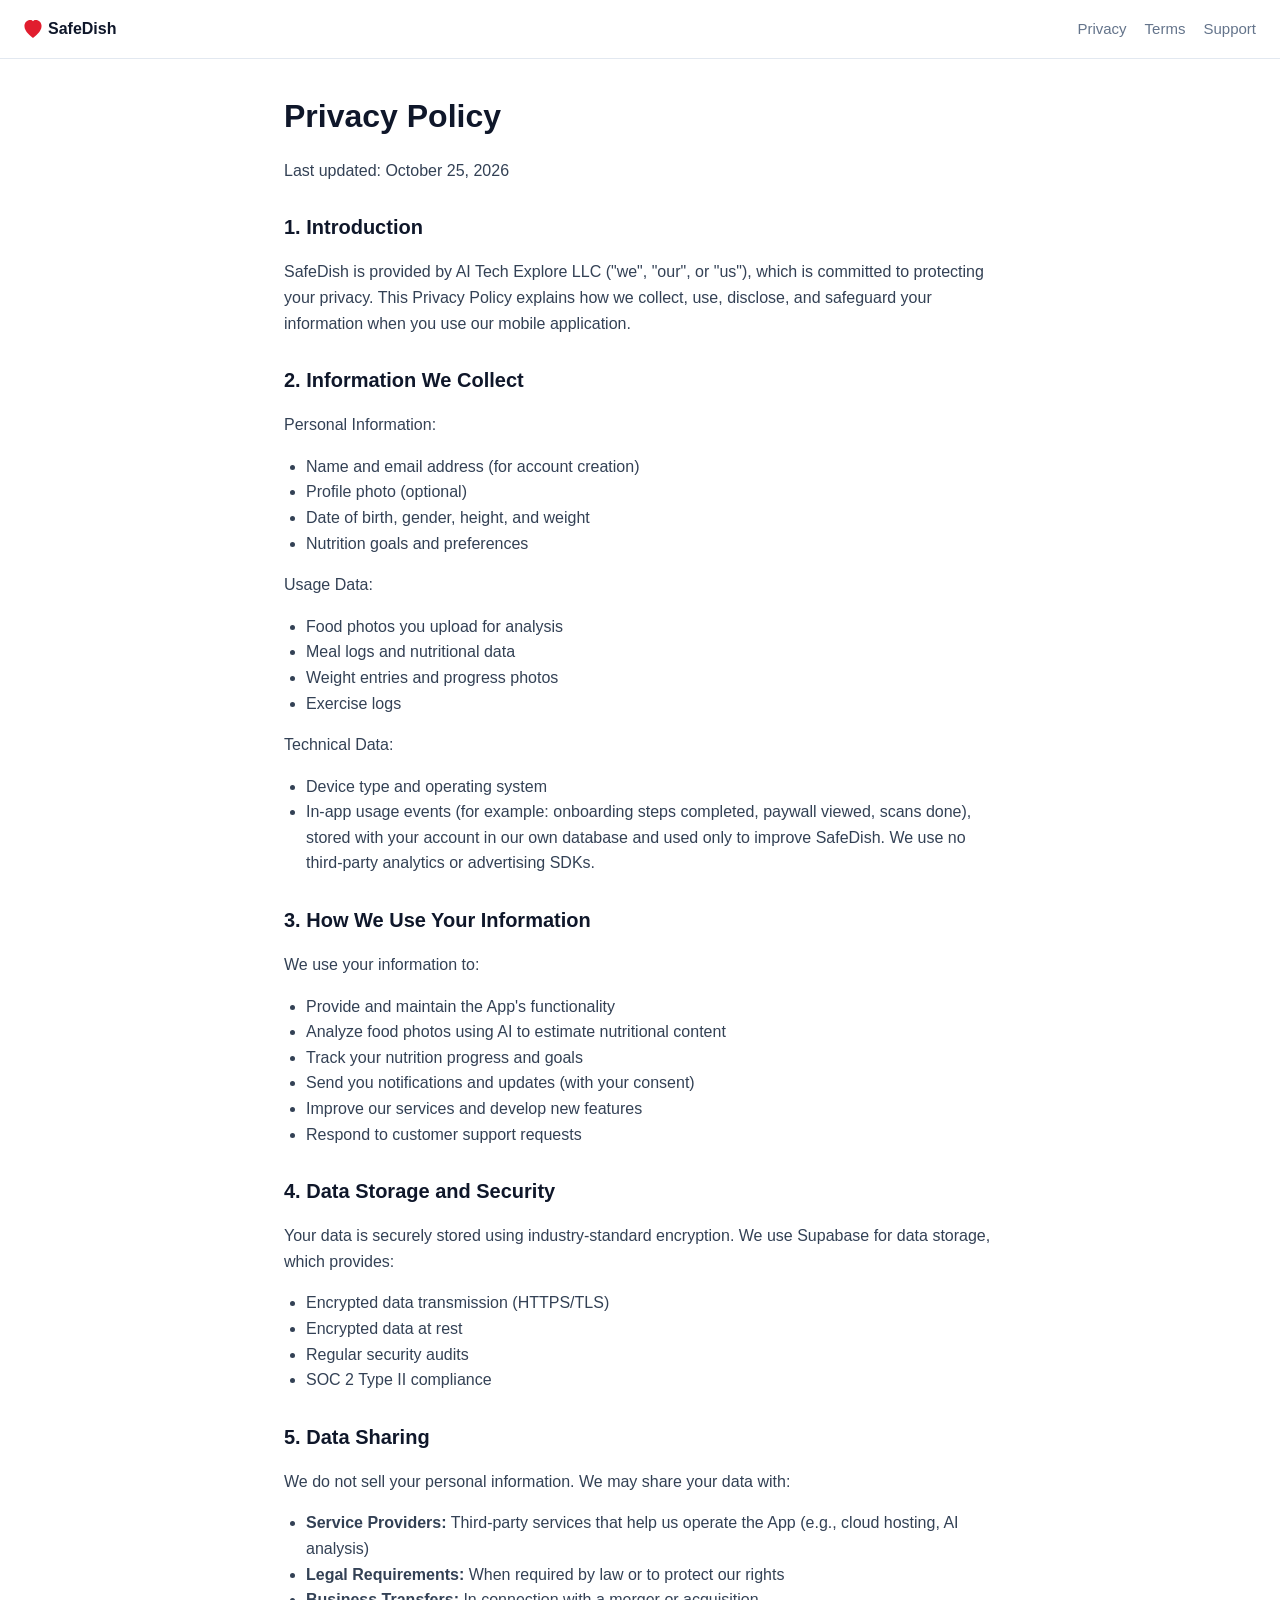
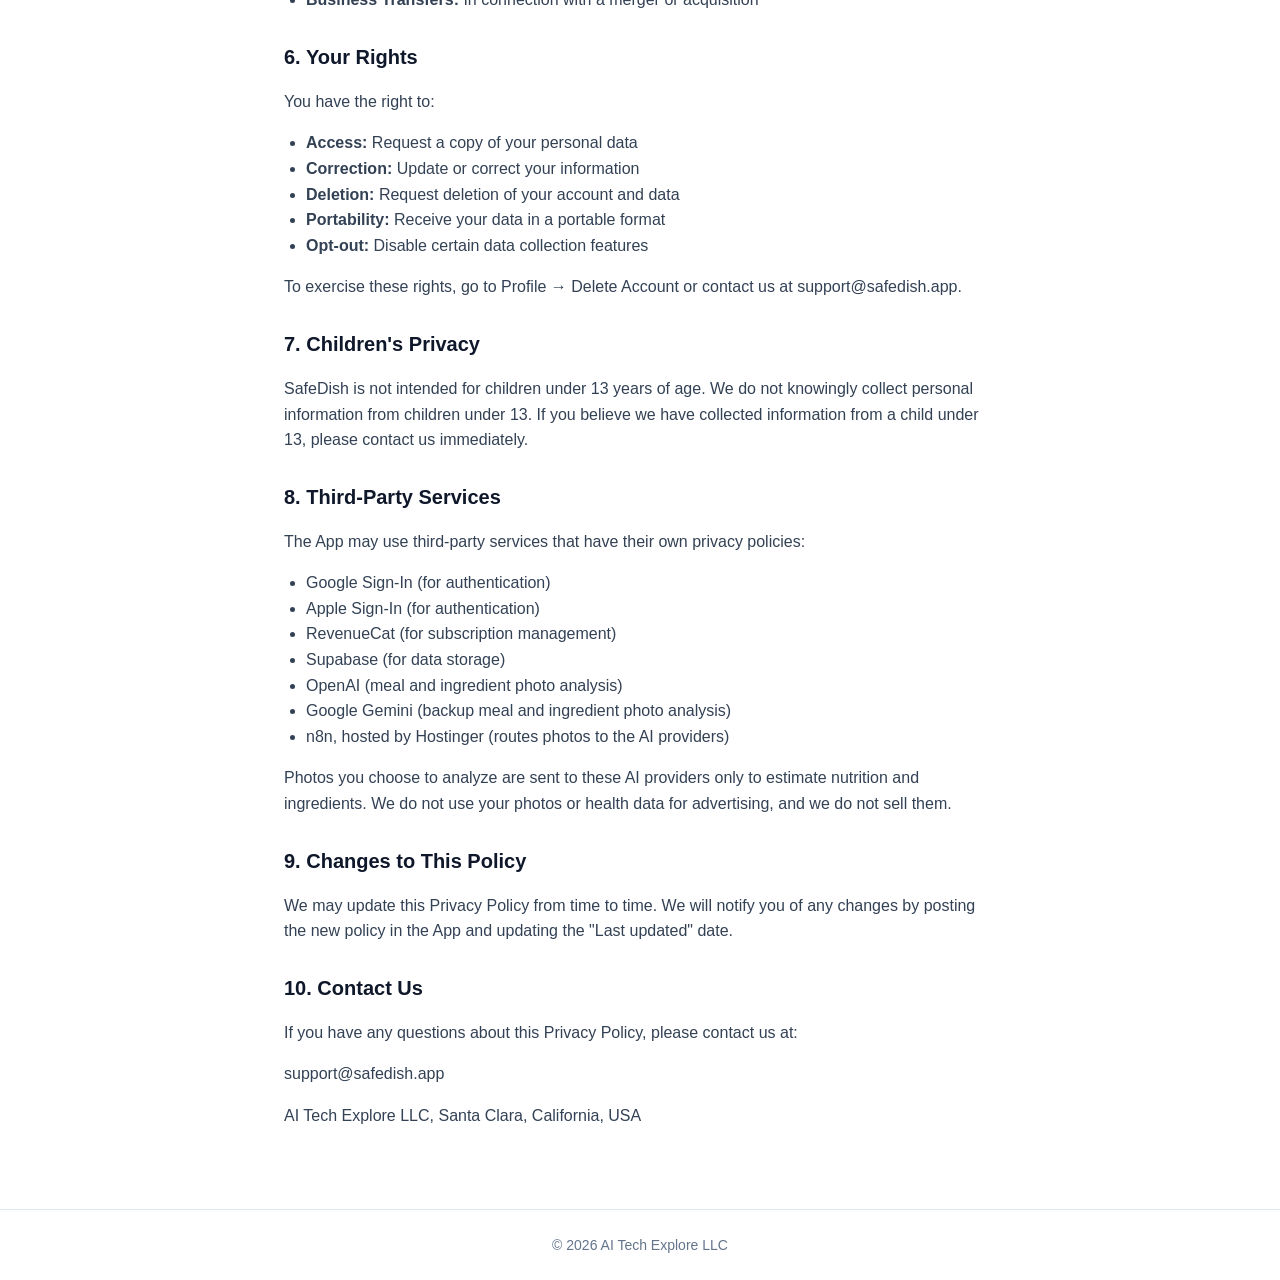
==== commit 06a0319c: "Privacy: describe first-party usage events Co-Authored-By: Claude Opus 5.5 <noreply@anthropic.com>" ====
--- a/privacy.html
+++ b/privacy.html
@@ -8,7 +8,7 @@
 </head>
 <body>
 <header class="nav"><a href="/" class="brand"><svg class="heart" viewBox="238 236 548 576" aria-hidden="true"><path fill="#E11D2E" d="M512 812C455 760 238 618 238 430C238 318 322 236 424 236C467 236 494 252 512 274C530 252 557 236 600 236C702 236 786 318 786 430C786 618 569 760 512 812Z"/></svg>SafeDish</a><nav><a href="/privacy">Privacy</a><a href="/terms">Terms</a><a href="/support">Support</a></nav></header>
-<main class="legal"><div class="min-h-screen bg-gray-50"><div class="bg-white px-6 pt-12 pb-4 shadow-sm sticky top-0 z-10"><div class="flex items-center gap-4"><h1 class="text-xl font-bold">Privacy Policy</h1></div></div><div class="p-6 space-y-6"><p class="text-gray-600 text-sm">Last updated: October 25, 2026</p><section><h2 class="text-lg font-bold mb-2">1. Introduction</h2><p class="text-gray-600 text-sm leading-relaxed">SafeDish is provided by AI Tech Explore LLC (&quot;we&quot;, &quot;our&quot;, or &quot;us&quot;), which is committed to protecting your privacy. This Privacy Policy explains how we collect, use, disclose, and safeguard your information when you use our mobile application.</p></section><section><h2 class="text-lg font-bold mb-2">2. Information We Collect</h2><p class="text-gray-600 text-sm leading-relaxed font-medium">Personal Information:</p><ul class="list-disc list-inside text-gray-600 text-sm mt-2 space-y-1"><li>Name and email address (for account creation)</li><li>Profile photo (optional)</li><li>Date of birth, gender, height, and weight</li><li>Nutrition goals and preferences</li></ul><p class="text-gray-600 text-sm leading-relaxed font-medium mt-4">Usage Data:</p><ul class="list-disc list-inside text-gray-600 text-sm mt-2 space-y-1"><li>Food photos you upload for analysis</li><li>Meal logs and nutritional data</li><li>Weight entries and progress photos</li><li>Exercise logs</li></ul><p class="text-gray-600 text-sm leading-relaxed font-medium mt-4">Technical Data:</p><ul class="list-disc list-inside text-gray-600 text-sm mt-2 space-y-1"><li>Device type and operating system</li><li>App usage analytics</li><li>Crash reports and error logs</li></ul></section><section><h2 class="text-lg font-bold mb-2">3. How We Use Your Information</h2><p class="text-gray-600 text-sm leading-relaxed">We use your information to:</p><ul class="list-disc list-inside text-gray-600 text-sm mt-2 space-y-1"><li>Provide and maintain the App&#x27;s functionality</li><li>Analyze food photos using AI to estimate nutritional content</li><li>Track your nutrition progress and goals</li><li>Send you notifications and updates (with your consent)</li><li>Improve our services and develop new features</li><li>Respond to customer support requests</li></ul></section><section><h2 class="text-lg font-bold mb-2">4. Data Storage and Security</h2><p class="text-gray-600 text-sm leading-relaxed">Your data is securely stored using industry-standard encryption. We use Supabase for data storage, which provides:</p><ul class="list-disc list-inside text-gray-600 text-sm mt-2 space-y-1"><li>Encrypted data transmission (HTTPS/TLS)</li><li>Encrypted data at rest</li><li>Regular security audits</li><li>SOC 2 Type II compliance</li></ul></section><section><h2 class="text-lg font-bold mb-2">5. Data Sharing</h2><p class="text-gray-600 text-sm leading-relaxed">We do not sell your personal information. We may share your data with:</p><ul class="list-disc list-inside text-gray-600 text-sm mt-2 space-y-1"><li><strong>Service Providers:</strong> Third-party services that help us operate the App (e.g., cloud hosting, AI analysis)</li><li><strong>Legal Requirements:</strong> When required by law or to protect our rights</li><li><strong>Business Transfers:</strong> In connection with a merger or acquisition</li></ul></section><section><h2 class="text-lg font-bold mb-2">6. Your Rights</h2><p class="text-gray-600 text-sm leading-relaxed">You have the right to:</p><ul class="list-disc list-inside text-gray-600 text-sm mt-2 space-y-1"><li><strong>Access:</strong> Request a copy of your personal data</li><li><strong>Correction:</strong> Update or correct your information</li><li><strong>Deletion:</strong> Request deletion of your account and data</li><li><strong>Portability:</strong> Receive your data in a portable format</li><li><strong>Opt-out:</strong> Disable certain data collection features</li></ul><p class="text-gray-600 text-sm mt-2 leading-relaxed">To exercise these rights, go to Profile → Delete Account or contact us at support@safedish.app.</p></section><section><h2 class="text-lg font-bold mb-2">7. Children&#x27;s Privacy</h2><p class="text-gray-600 text-sm leading-relaxed">SafeDish is not intended for children under 13 years of age. We do not knowingly collect personal information from children under 13. If you believe we have collected information from a child under 13, please contact us immediately.</p></section><section><h2 class="text-lg font-bold mb-2">8. Third-Party Services</h2><p class="text-gray-600 text-sm leading-relaxed">The App may use third-party services that have their own privacy policies:</p><ul class="list-disc list-inside text-gray-600 text-sm mt-2 space-y-1"><li>Google Sign-In (for authentication)</li><li>Apple Sign-In (for authentication)</li><li>RevenueCat (for subscription management)</li><li>Supabase (for data storage)</li><li>OpenAI (meal and ingredient photo analysis)</li><li>Google Gemini (backup meal and ingredient photo analysis)</li><li>n8n, hosted by Hostinger (routes photos to the AI providers)</li></ul><p class="text-gray-600 text-sm leading-relaxed mt-2">Photos you choose to analyze are sent to these AI providers only to estimate nutrition and ingredients. We do not use your photos or health data for advertising, and we do not sell them.</p></section><section><h2 class="text-lg font-bold mb-2">9. Changes to This Policy</h2><p class="text-gray-600 text-sm leading-relaxed">We may update this Privacy Policy from time to time. We will notify you of any changes by posting the new policy in the App and updating the &quot;Last updated&quot; date.</p></section><section><h2 class="text-lg font-bold mb-2">10. Contact Us</h2><p class="text-gray-600 text-sm leading-relaxed">If you have any questions about this Privacy Policy, please contact us at:</p><p class="text-gray-800 font-medium mt-2">support@safedish.app</p><p class="text-gray-600 text-sm mt-1">AI Tech Explore LLC, Santa Clara, California, USA</p></section><div class="h-20"></div></div></div></main>
+<main class="legal"><div class="min-h-screen bg-gray-50"><div class="bg-white px-6 pt-12 pb-4 shadow-sm sticky top-0 z-10"><div class="flex items-center gap-4"><h1 class="text-xl font-bold">Privacy Policy</h1></div></div><div class="p-6 space-y-6"><p class="text-gray-600 text-sm">Last updated: October 25, 2026</p><section><h2 class="text-lg font-bold mb-2">1. Introduction</h2><p class="text-gray-600 text-sm leading-relaxed">SafeDish is provided by AI Tech Explore LLC (&quot;we&quot;, &quot;our&quot;, or &quot;us&quot;), which is committed to protecting your privacy. This Privacy Policy explains how we collect, use, disclose, and safeguard your information when you use our mobile application.</p></section><section><h2 class="text-lg font-bold mb-2">2. Information We Collect</h2><p class="text-gray-600 text-sm leading-relaxed font-medium">Personal Information:</p><ul class="list-disc list-inside text-gray-600 text-sm mt-2 space-y-1"><li>Name and email address (for account creation)</li><li>Profile photo (optional)</li><li>Date of birth, gender, height, and weight</li><li>Nutrition goals and preferences</li></ul><p class="text-gray-600 text-sm leading-relaxed font-medium mt-4">Usage Data:</p><ul class="list-disc list-inside text-gray-600 text-sm mt-2 space-y-1"><li>Food photos you upload for analysis</li><li>Meal logs and nutritional data</li><li>Weight entries and progress photos</li><li>Exercise logs</li></ul><p class="text-gray-600 text-sm leading-relaxed font-medium mt-4">Technical Data:</p><ul class="list-disc list-inside text-gray-600 text-sm mt-2 space-y-1"><li>Device type and operating system</li><li>In-app usage events (for example: onboarding steps completed, paywall viewed, scans done), stored with your account in our own database and used only to improve SafeDish. We use no third-party analytics or advertising SDKs.</li></ul></section><section><h2 class="text-lg font-bold mb-2">3. How We Use Your Information</h2><p class="text-gray-600 text-sm leading-relaxed">We use your information to:</p><ul class="list-disc list-inside text-gray-600 text-sm mt-2 space-y-1"><li>Provide and maintain the App&#x27;s functionality</li><li>Analyze food photos using AI to estimate nutritional content</li><li>Track your nutrition progress and goals</li><li>Send you notifications and updates (with your consent)</li><li>Improve our services and develop new features</li><li>Respond to customer support requests</li></ul></section><section><h2 class="text-lg font-bold mb-2">4. Data Storage and Security</h2><p class="text-gray-600 text-sm leading-relaxed">Your data is securely stored using industry-standard encryption. We use Supabase for data storage, which provides:</p><ul class="list-disc list-inside text-gray-600 text-sm mt-2 space-y-1"><li>Encrypted data transmission (HTTPS/TLS)</li><li>Encrypted data at rest</li><li>Regular security audits</li><li>SOC 2 Type II compliance</li></ul></section><section><h2 class="text-lg font-bold mb-2">5. Data Sharing</h2><p class="text-gray-600 text-sm leading-relaxed">We do not sell your personal information. We may share your data with:</p><ul class="list-disc list-inside text-gray-600 text-sm mt-2 space-y-1"><li><strong>Service Providers:</strong> Third-party services that help us operate the App (e.g., cloud hosting, AI analysis)</li><li><strong>Legal Requirements:</strong> When required by law or to protect our rights</li><li><strong>Business Transfers:</strong> In connection with a merger or acquisition</li></ul></section><section><h2 class="text-lg font-bold mb-2">6. Your Rights</h2><p class="text-gray-600 text-sm leading-relaxed">You have the right to:</p><ul class="list-disc list-inside text-gray-600 text-sm mt-2 space-y-1"><li><strong>Access:</strong> Request a copy of your personal data</li><li><strong>Correction:</strong> Update or correct your information</li><li><strong>Deletion:</strong> Request deletion of your account and data</li><li><strong>Portability:</strong> Receive your data in a portable format</li><li><strong>Opt-out:</strong> Disable certain data collection features</li></ul><p class="text-gray-600 text-sm mt-2 leading-relaxed">To exercise these rights, go to Profile → Delete Account or contact us at support@safedish.app.</p></section><section><h2 class="text-lg font-bold mb-2">7. Children&#x27;s Privacy</h2><p class="text-gray-600 text-sm leading-relaxed">SafeDish is not intended for children under 13 years of age. We do not knowingly collect personal information from children under 13. If you believe we have collected information from a child under 13, please contact us immediately.</p></section><section><h2 class="text-lg font-bold mb-2">8. Third-Party Services</h2><p class="text-gray-600 text-sm leading-relaxed">The App may use third-party services that have their own privacy policies:</p><ul class="list-disc list-inside text-gray-600 text-sm mt-2 space-y-1"><li>Google Sign-In (for authentication)</li><li>Apple Sign-In (for authentication)</li><li>RevenueCat (for subscription management)</li><li>Supabase (for data storage)</li><li>OpenAI (meal and ingredient photo analysis)</li><li>Google Gemini (backup meal and ingredient photo analysis)</li><li>n8n, hosted by Hostinger (routes photos to the AI providers)</li></ul><p class="text-gray-600 text-sm leading-relaxed mt-2">Photos you choose to analyze are sent to these AI providers only to estimate nutrition and ingredients. We do not use your photos or health data for advertising, and we do not sell them.</p></section><section><h2 class="text-lg font-bold mb-2">9. Changes to This Policy</h2><p class="text-gray-600 text-sm leading-relaxed">We may update this Privacy Policy from time to time. We will notify you of any changes by posting the new policy in the App and updating the &quot;Last updated&quot; date.</p></section><section><h2 class="text-lg font-bold mb-2">10. Contact Us</h2><p class="text-gray-600 text-sm leading-relaxed">If you have any questions about this Privacy Policy, please contact us at:</p><p class="text-gray-800 font-medium mt-2">support@safedish.app</p><p class="text-gray-600 text-sm mt-1">AI Tech Explore LLC, Santa Clara, California, USA</p></section><div class="h-20"></div></div></div></main>
 <footer>© 2026 AI Tech Explore LLC</footer>
 </body>
 </html>
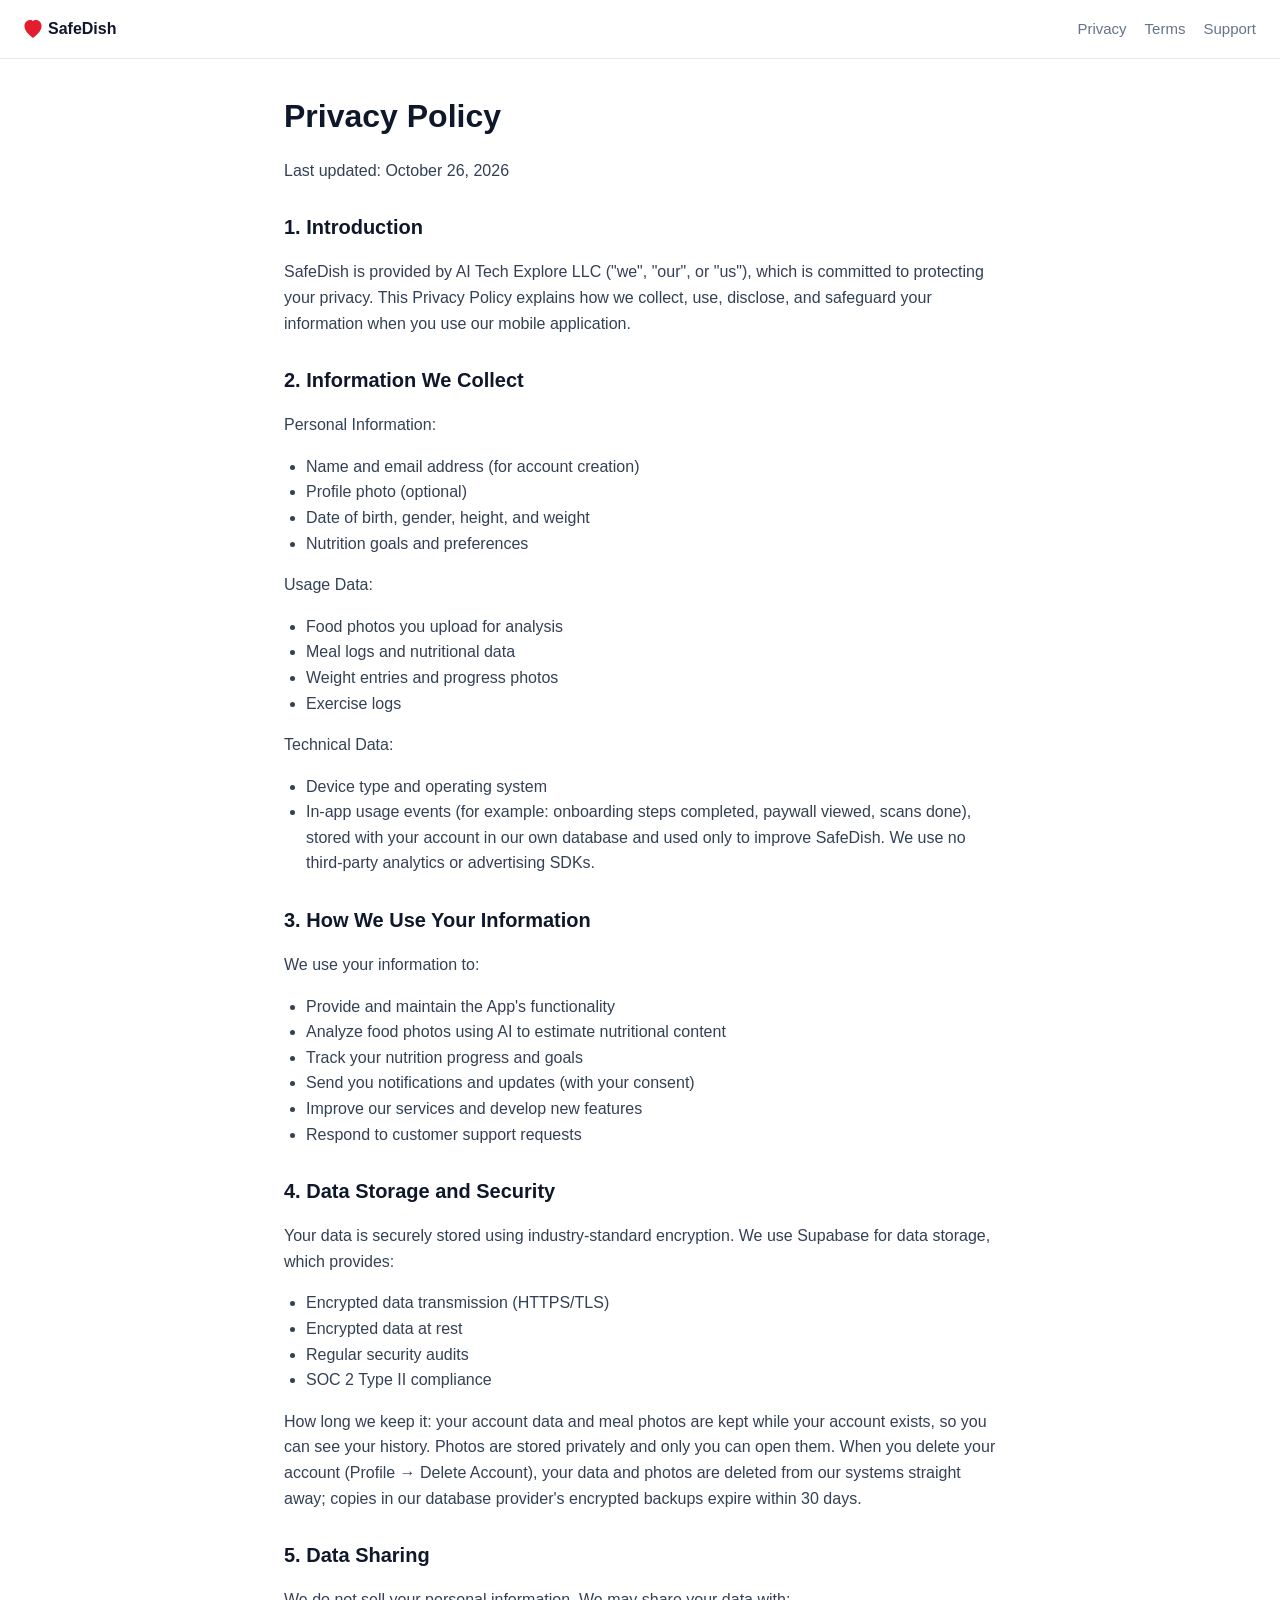
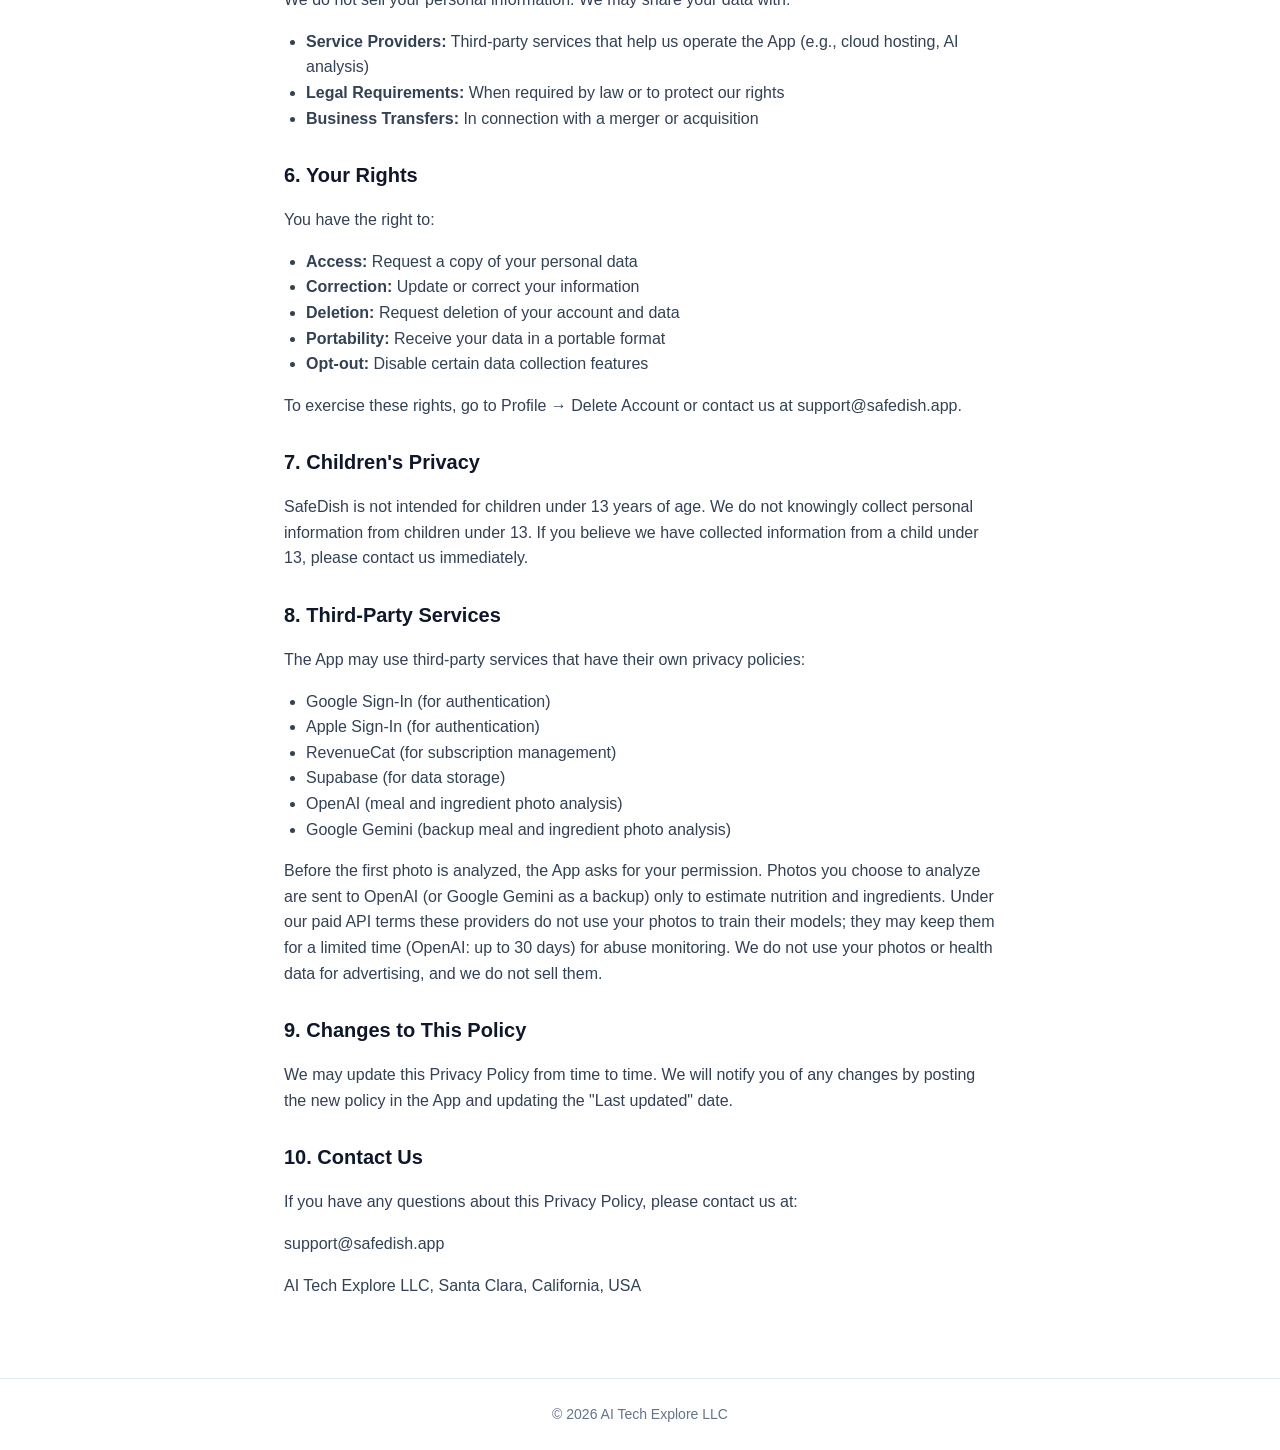
==== commit 2c7f92b1: "Terms: current subscription terms (no old prices); Privacy: AI consent and retention" ====
--- a/privacy.html
+++ b/privacy.html
@@ -8,7 +8,7 @@
 </head>
 <body>
 <header class="nav"><a href="/" class="brand"><svg class="heart" viewBox="238 236 548 576" aria-hidden="true"><path fill="#E11D2E" d="M512 812C455 760 238 618 238 430C238 318 322 236 424 236C467 236 494 252 512 274C530 252 557 236 600 236C702 236 786 318 786 430C786 618 569 760 512 812Z"/></svg>SafeDish</a><nav><a href="/privacy">Privacy</a><a href="/terms">Terms</a><a href="/support">Support</a></nav></header>
-<main class="legal"><div class="min-h-screen bg-gray-50"><div class="bg-white px-6 pt-12 pb-4 shadow-sm sticky top-0 z-10"><div class="flex items-center gap-4"><h1 class="text-xl font-bold">Privacy Policy</h1></div></div><div class="p-6 space-y-6"><p class="text-gray-600 text-sm">Last updated: October 25, 2026</p><section><h2 class="text-lg font-bold mb-2">1. Introduction</h2><p class="text-gray-600 text-sm leading-relaxed">SafeDish is provided by AI Tech Explore LLC (&quot;we&quot;, &quot;our&quot;, or &quot;us&quot;), which is committed to protecting your privacy. This Privacy Policy explains how we collect, use, disclose, and safeguard your information when you use our mobile application.</p></section><section><h2 class="text-lg font-bold mb-2">2. Information We Collect</h2><p class="text-gray-600 text-sm leading-relaxed font-medium">Personal Information:</p><ul class="list-disc list-inside text-gray-600 text-sm mt-2 space-y-1"><li>Name and email address (for account creation)</li><li>Profile photo (optional)</li><li>Date of birth, gender, height, and weight</li><li>Nutrition goals and preferences</li></ul><p class="text-gray-600 text-sm leading-relaxed font-medium mt-4">Usage Data:</p><ul class="list-disc list-inside text-gray-600 text-sm mt-2 space-y-1"><li>Food photos you upload for analysis</li><li>Meal logs and nutritional data</li><li>Weight entries and progress photos</li><li>Exercise logs</li></ul><p class="text-gray-600 text-sm leading-relaxed font-medium mt-4">Technical Data:</p><ul class="list-disc list-inside text-gray-600 text-sm mt-2 space-y-1"><li>Device type and operating system</li><li>In-app usage events (for example: onboarding steps completed, paywall viewed, scans done), stored with your account in our own database and used only to improve SafeDish. We use no third-party analytics or advertising SDKs.</li></ul></section><section><h2 class="text-lg font-bold mb-2">3. How We Use Your Information</h2><p class="text-gray-600 text-sm leading-relaxed">We use your information to:</p><ul class="list-disc list-inside text-gray-600 text-sm mt-2 space-y-1"><li>Provide and maintain the App&#x27;s functionality</li><li>Analyze food photos using AI to estimate nutritional content</li><li>Track your nutrition progress and goals</li><li>Send you notifications and updates (with your consent)</li><li>Improve our services and develop new features</li><li>Respond to customer support requests</li></ul></section><section><h2 class="text-lg font-bold mb-2">4. Data Storage and Security</h2><p class="text-gray-600 text-sm leading-relaxed">Your data is securely stored using industry-standard encryption. We use Supabase for data storage, which provides:</p><ul class="list-disc list-inside text-gray-600 text-sm mt-2 space-y-1"><li>Encrypted data transmission (HTTPS/TLS)</li><li>Encrypted data at rest</li><li>Regular security audits</li><li>SOC 2 Type II compliance</li></ul></section><section><h2 class="text-lg font-bold mb-2">5. Data Sharing</h2><p class="text-gray-600 text-sm leading-relaxed">We do not sell your personal information. We may share your data with:</p><ul class="list-disc list-inside text-gray-600 text-sm mt-2 space-y-1"><li><strong>Service Providers:</strong> Third-party services that help us operate the App (e.g., cloud hosting, AI analysis)</li><li><strong>Legal Requirements:</strong> When required by law or to protect our rights</li><li><strong>Business Transfers:</strong> In connection with a merger or acquisition</li></ul></section><section><h2 class="text-lg font-bold mb-2">6. Your Rights</h2><p class="text-gray-600 text-sm leading-relaxed">You have the right to:</p><ul class="list-disc list-inside text-gray-600 text-sm mt-2 space-y-1"><li><strong>Access:</strong> Request a copy of your personal data</li><li><strong>Correction:</strong> Update or correct your information</li><li><strong>Deletion:</strong> Request deletion of your account and data</li><li><strong>Portability:</strong> Receive your data in a portable format</li><li><strong>Opt-out:</strong> Disable certain data collection features</li></ul><p class="text-gray-600 text-sm mt-2 leading-relaxed">To exercise these rights, go to Profile → Delete Account or contact us at support@safedish.app.</p></section><section><h2 class="text-lg font-bold mb-2">7. Children&#x27;s Privacy</h2><p class="text-gray-600 text-sm leading-relaxed">SafeDish is not intended for children under 13 years of age. We do not knowingly collect personal information from children under 13. If you believe we have collected information from a child under 13, please contact us immediately.</p></section><section><h2 class="text-lg font-bold mb-2">8. Third-Party Services</h2><p class="text-gray-600 text-sm leading-relaxed">The App may use third-party services that have their own privacy policies:</p><ul class="list-disc list-inside text-gray-600 text-sm mt-2 space-y-1"><li>Google Sign-In (for authentication)</li><li>Apple Sign-In (for authentication)</li><li>RevenueCat (for subscription management)</li><li>Supabase (for data storage)</li><li>OpenAI (meal and ingredient photo analysis)</li><li>Google Gemini (backup meal and ingredient photo analysis)</li><li>n8n, hosted by Hostinger (routes photos to the AI providers)</li></ul><p class="text-gray-600 text-sm leading-relaxed mt-2">Photos you choose to analyze are sent to these AI providers only to estimate nutrition and ingredients. We do not use your photos or health data for advertising, and we do not sell them.</p></section><section><h2 class="text-lg font-bold mb-2">9. Changes to This Policy</h2><p class="text-gray-600 text-sm leading-relaxed">We may update this Privacy Policy from time to time. We will notify you of any changes by posting the new policy in the App and updating the &quot;Last updated&quot; date.</p></section><section><h2 class="text-lg font-bold mb-2">10. Contact Us</h2><p class="text-gray-600 text-sm leading-relaxed">If you have any questions about this Privacy Policy, please contact us at:</p><p class="text-gray-800 font-medium mt-2">support@safedish.app</p><p class="text-gray-600 text-sm mt-1">AI Tech Explore LLC, Santa Clara, California, USA</p></section><div class="h-20"></div></div></div></main>
+<main class="legal"><div class="min-h-screen bg-gray-50"><div class="bg-white px-6 pt-12 pb-4 shadow-sm sticky top-0 z-10"><div class="flex items-center gap-4"><h1 class="text-xl font-bold">Privacy Policy</h1></div></div><div class="p-6 space-y-6"><p class="text-gray-600 text-sm">Last updated: October 26, 2026</p><section><h2 class="text-lg font-bold mb-2">1. Introduction</h2><p class="text-gray-600 text-sm leading-relaxed">SafeDish is provided by AI Tech Explore LLC (&quot;we&quot;, &quot;our&quot;, or &quot;us&quot;), which is committed to protecting your privacy. This Privacy Policy explains how we collect, use, disclose, and safeguard your information when you use our mobile application.</p></section><section><h2 class="text-lg font-bold mb-2">2. Information We Collect</h2><p class="text-gray-600 text-sm leading-relaxed font-medium">Personal Information:</p><ul class="list-disc list-inside text-gray-600 text-sm mt-2 space-y-1"><li>Name and email address (for account creation)</li><li>Profile photo (optional)</li><li>Date of birth, gender, height, and weight</li><li>Nutrition goals and preferences</li></ul><p class="text-gray-600 text-sm leading-relaxed font-medium mt-4">Usage Data:</p><ul class="list-disc list-inside text-gray-600 text-sm mt-2 space-y-1"><li>Food photos you upload for analysis</li><li>Meal logs and nutritional data</li><li>Weight entries and progress photos</li><li>Exercise logs</li></ul><p class="text-gray-600 text-sm leading-relaxed font-medium mt-4">Technical Data:</p><ul class="list-disc list-inside text-gray-600 text-sm mt-2 space-y-1"><li>Device type and operating system</li><li>In-app usage events (for example: onboarding steps completed, paywall viewed, scans done), stored with your account in our own database and used only to improve SafeDish. We use no third-party analytics or advertising SDKs.</li></ul></section><section><h2 class="text-lg font-bold mb-2">3. How We Use Your Information</h2><p class="text-gray-600 text-sm leading-relaxed">We use your information to:</p><ul class="list-disc list-inside text-gray-600 text-sm mt-2 space-y-1"><li>Provide and maintain the App&#x27;s functionality</li><li>Analyze food photos using AI to estimate nutritional content</li><li>Track your nutrition progress and goals</li><li>Send you notifications and updates (with your consent)</li><li>Improve our services and develop new features</li><li>Respond to customer support requests</li></ul></section><section><h2 class="text-lg font-bold mb-2">4. Data Storage and Security</h2><p class="text-gray-600 text-sm leading-relaxed">Your data is securely stored using industry-standard encryption. We use Supabase for data storage, which provides:</p><ul class="list-disc list-inside text-gray-600 text-sm mt-2 space-y-1"><li>Encrypted data transmission (HTTPS/TLS)</li><li>Encrypted data at rest</li><li>Regular security audits</li><li>SOC 2 Type II compliance</li></ul><p class="text-gray-600 text-sm leading-relaxed mt-2"><span class="font-semibold">How long we keep it:</span> your account data and meal photos are kept while your account exists, so you can see your history. Photos are stored privately and only you can open them. When you delete your account (Profile → Delete Account), your data and photos are deleted from our systems straight away; copies in our database provider&#x27;s encrypted backups expire within 30 days.</p></section><section><h2 class="text-lg font-bold mb-2">5. Data Sharing</h2><p class="text-gray-600 text-sm leading-relaxed">We do not sell your personal information. We may share your data with:</p><ul class="list-disc list-inside text-gray-600 text-sm mt-2 space-y-1"><li><strong>Service Providers:</strong> Third-party services that help us operate the App (e.g., cloud hosting, AI analysis)</li><li><strong>Legal Requirements:</strong> When required by law or to protect our rights</li><li><strong>Business Transfers:</strong> In connection with a merger or acquisition</li></ul></section><section><h2 class="text-lg font-bold mb-2">6. Your Rights</h2><p class="text-gray-600 text-sm leading-relaxed">You have the right to:</p><ul class="list-disc list-inside text-gray-600 text-sm mt-2 space-y-1"><li><strong>Access:</strong> Request a copy of your personal data</li><li><strong>Correction:</strong> Update or correct your information</li><li><strong>Deletion:</strong> Request deletion of your account and data</li><li><strong>Portability:</strong> Receive your data in a portable format</li><li><strong>Opt-out:</strong> Disable certain data collection features</li></ul><p class="text-gray-600 text-sm mt-2 leading-relaxed">To exercise these rights, go to Profile → Delete Account or contact us at support@safedish.app.</p></section><section><h2 class="text-lg font-bold mb-2">7. Children&#x27;s Privacy</h2><p class="text-gray-600 text-sm leading-relaxed">SafeDish is not intended for children under 13 years of age. We do not knowingly collect personal information from children under 13. If you believe we have collected information from a child under 13, please contact us immediately.</p></section><section><h2 class="text-lg font-bold mb-2">8. Third-Party Services</h2><p class="text-gray-600 text-sm leading-relaxed">The App may use third-party services that have their own privacy policies:</p><ul class="list-disc list-inside text-gray-600 text-sm mt-2 space-y-1"><li>Google Sign-In (for authentication)</li><li>Apple Sign-In (for authentication)</li><li>RevenueCat (for subscription management)</li><li>Supabase (for data storage)</li><li>OpenAI (meal and ingredient photo analysis)</li><li>Google Gemini (backup meal and ingredient photo analysis)</li></ul><p class="text-gray-600 text-sm leading-relaxed mt-2">Before the first photo is analyzed, the App asks for your permission. Photos you choose to analyze are sent to OpenAI (or Google Gemini as a backup) only to estimate nutrition and ingredients. Under our paid API terms these providers do not use your photos to train their models; they may keep them for a limited time (OpenAI: up to 30 days) for abuse monitoring. We do not use your photos or health data for advertising, and we do not sell them.</p></section><section><h2 class="text-lg font-bold mb-2">9. Changes to This Policy</h2><p class="text-gray-600 text-sm leading-relaxed">We may update this Privacy Policy from time to time. We will notify you of any changes by posting the new policy in the App and updating the &quot;Last updated&quot; date.</p></section><section><h2 class="text-lg font-bold mb-2">10. Contact Us</h2><p class="text-gray-600 text-sm leading-relaxed">If you have any questions about this Privacy Policy, please contact us at:</p><p class="text-gray-800 font-medium mt-2">support@safedish.app</p><p class="text-gray-600 text-sm mt-1">AI Tech Explore LLC, Santa Clara, California, USA</p></section><div class="h-20"></div></div></div></main>
 <footer>© 2026 AI Tech Explore LLC</footer>
 </body>
 </html>
